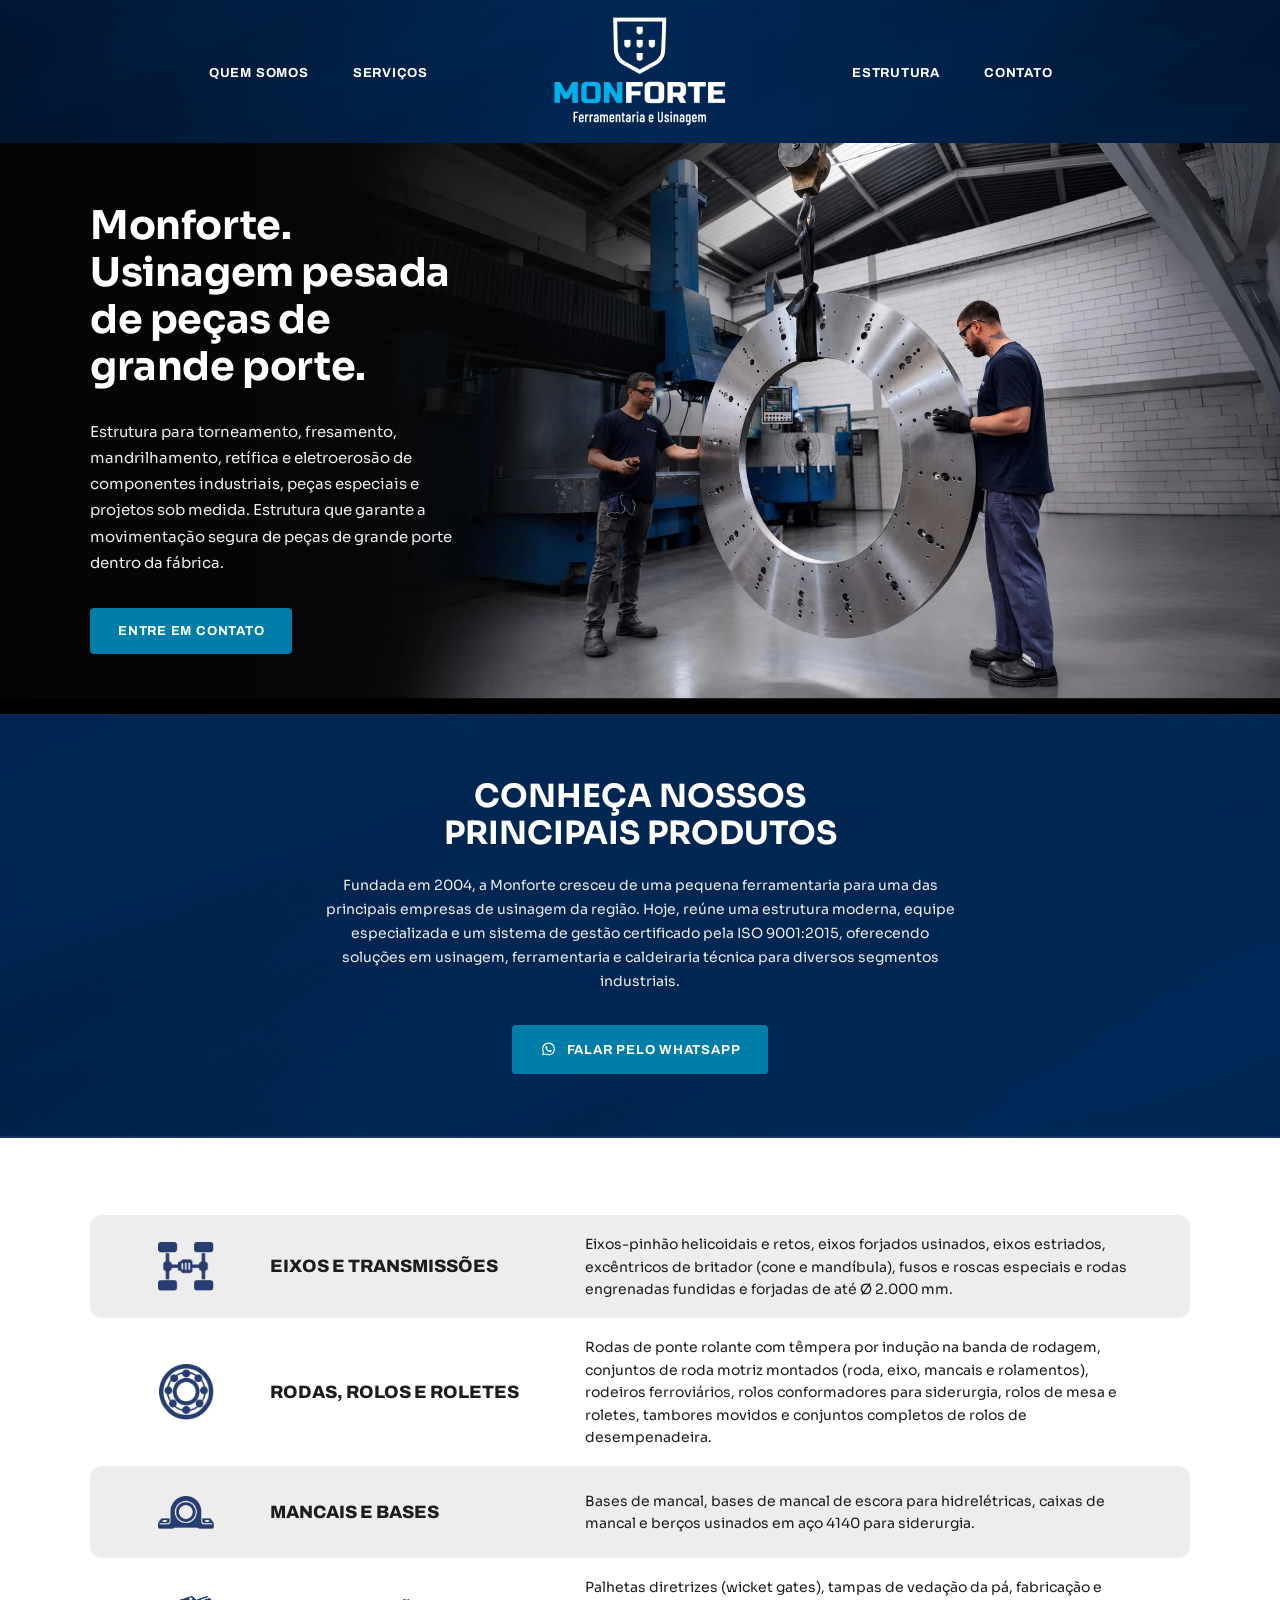
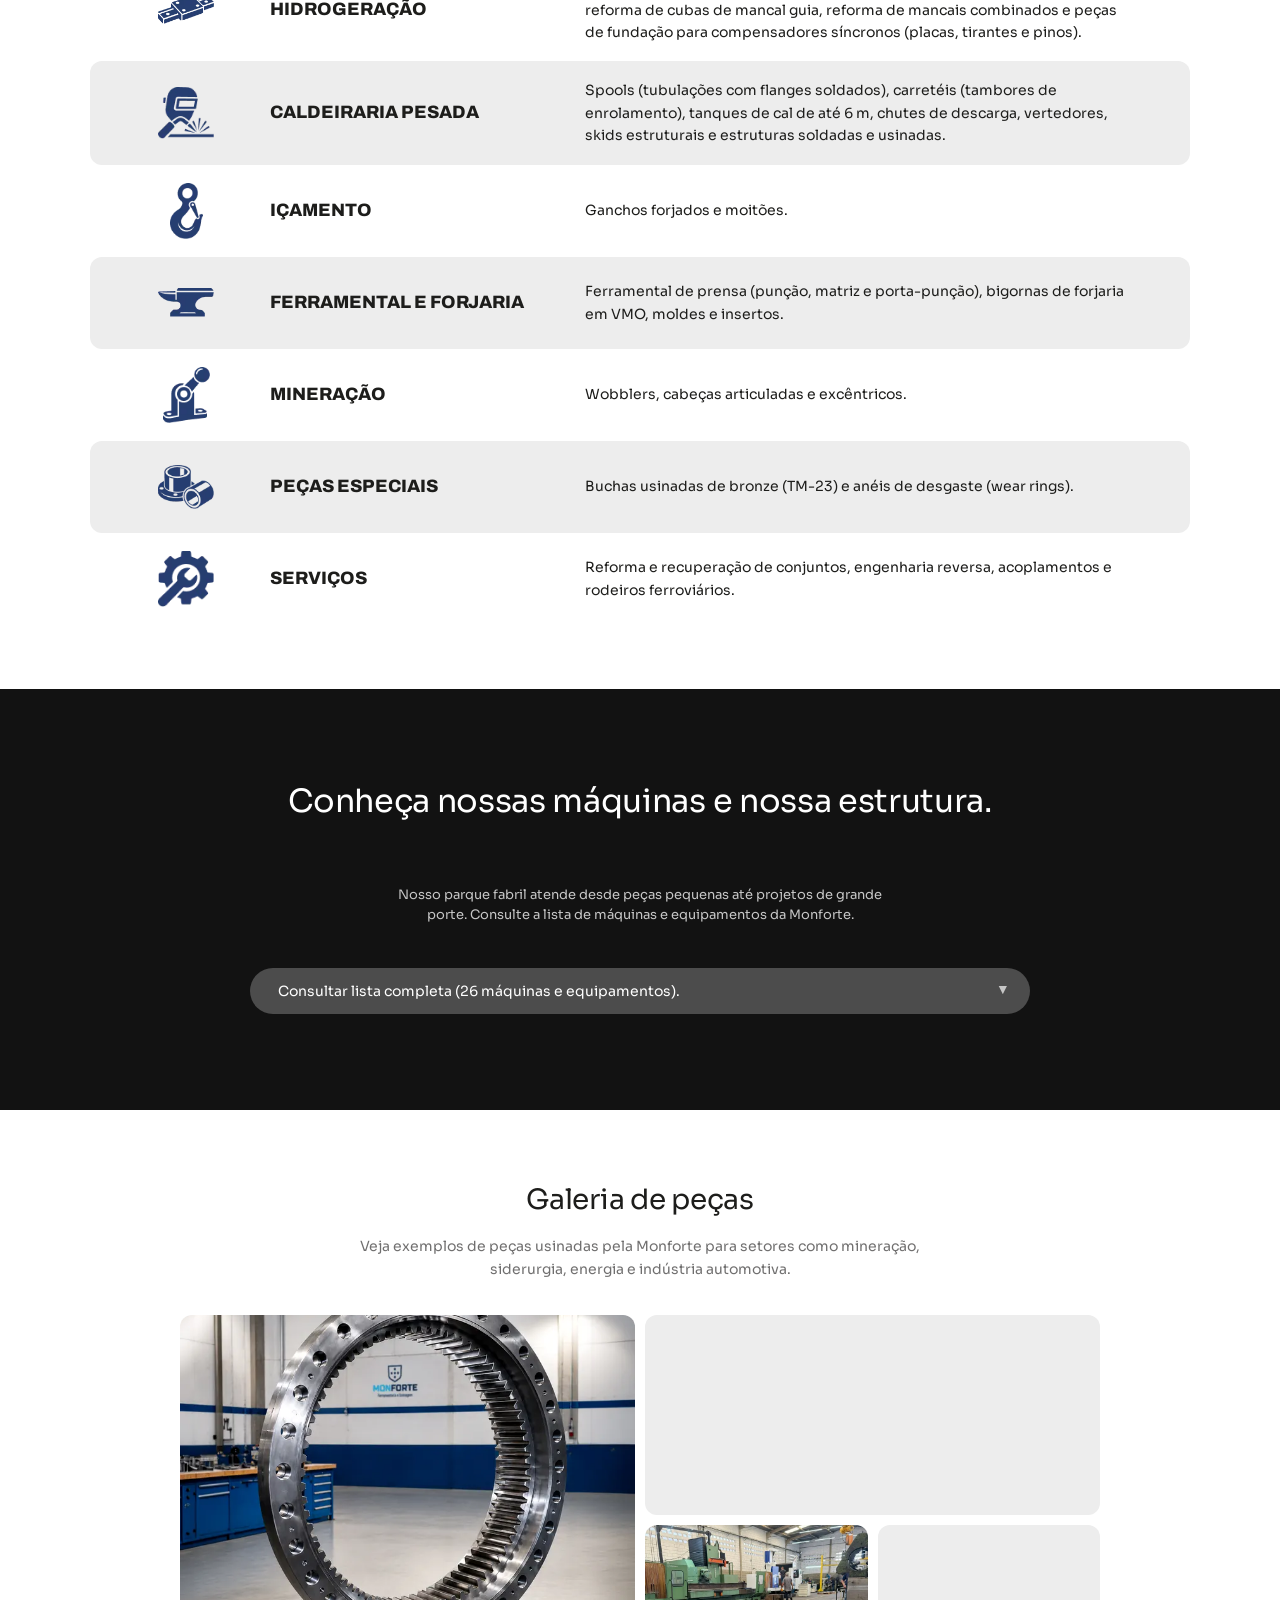
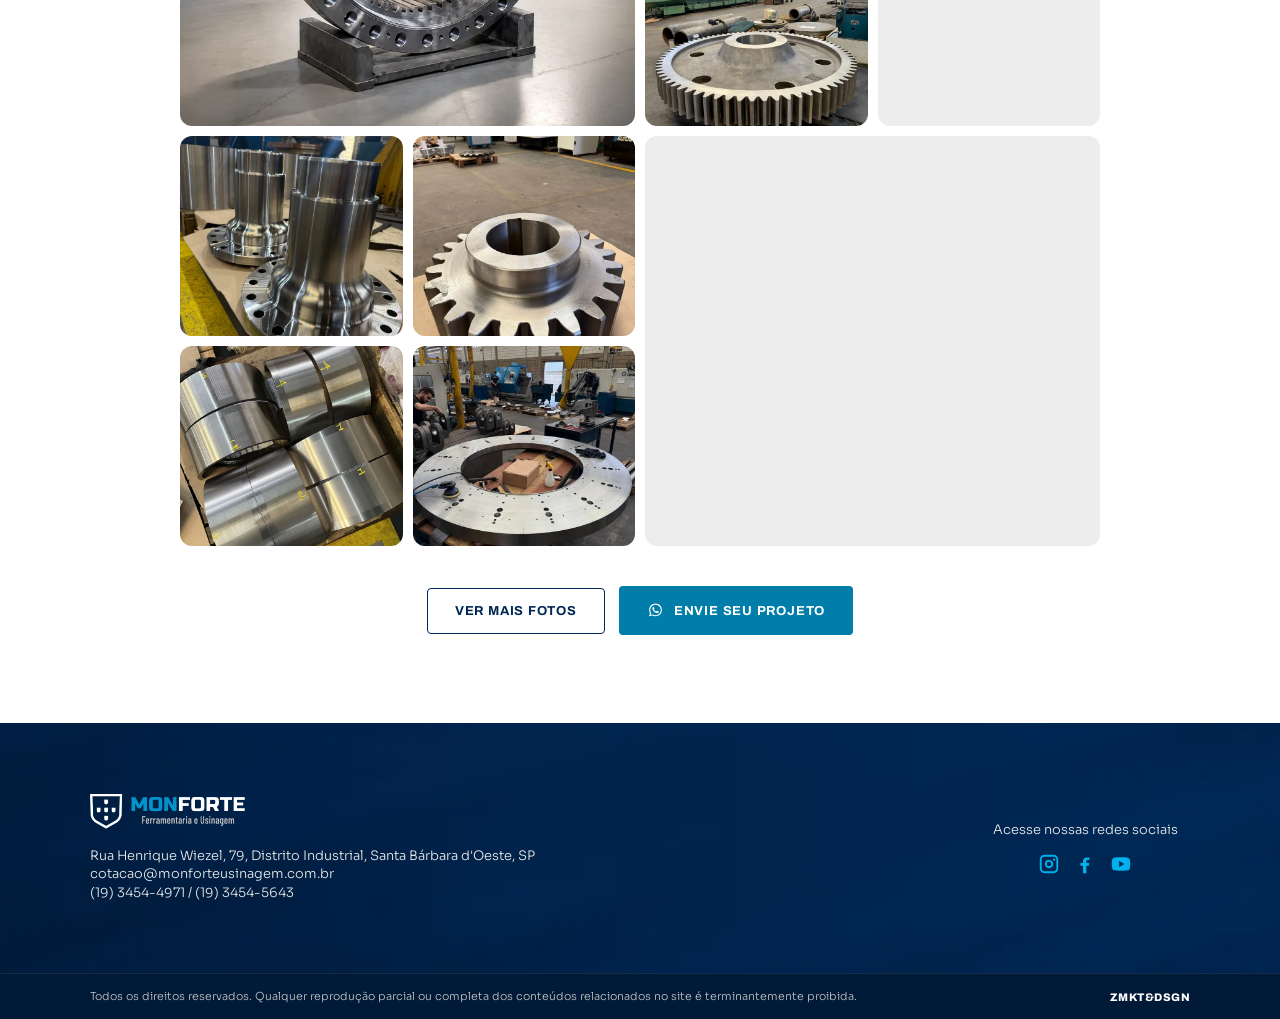
==== lp-servicos/index.html @ 296d66f1 "Adiciona landing page de serviços da Monforte" ====
<!DOCTYPE html>
<html lang="pt-BR">
<head>
  <meta charset="UTF-8">
  <meta name="viewport" content="width=device-width, initial-scale=1.0">
  <title>Serviços e produtos industriais | Monforte</title>
  <meta name="description" content="Conheça os produtos e serviços da Monforte em usinagem pesada, ferramentaria e caldeiraria para projetos industriais.">
  <meta name="theme-color" content="#002856">
  <link rel="icon" href="../assets/img/icone.png">
  <!-- Fonts -->
  <link rel="preconnect" href="https://fonts.googleapis.com">
  <link rel="preconnect" href="https://fonts.gstatic.com" crossorigin>
  <link
    href="https://fonts.googleapis.com/css2?family=Archivo:wght@400;500;600;700;800&family=Public+Sans:wght@400;500;600;700&family=Montserrat:wght@400;500;600;700&family=Sora:wght@300;400;500;600;700&display=swap"
    rel="stylesheet">
  <link rel="stylesheet" href="../assets/css/style.css?id=1.0.7">
  <link rel="stylesheet" href="servicos.css">
</head>
<body class="services-page">
  <header class="site-header" id="siteHeader">
    <div class="header-inner">

      <button class="nav-toggle" id="navToggle" aria-label="Abrir menu" aria-expanded="false" aria-controls="mainNav">
        <span></span>
        <span></span>
        <span></span>
      </button>

      <a href="#hero" class="logo">
        <img src="../assets/img/logo.webp" alt="Logotipo da Monforte Ferramentaria e Usinagem">
      </a>

      <nav class="main-nav" id="mainNav">
        <ul class="nav-list nav-list--left header-reveal" style="--reveal-delay:.5s">
          <li><a href="#quem-somos">Quem Somos</a></li>
          <li><a href="#servicos">Serviços</a></li>
        </ul>

        <ul class="nav-list nav-list--right header-reveal" style="--reveal-delay:.5s">
          <li><a href="#maquinas">Estrutura</a></li>
          <li><a href="#contato">Contato</a></li>
        </ul>
      </nav>

    </div>
  </header>

  <main id="main-content">
    <section class="hero" id="hero">
      <div class="hero-media">
        <img src="assets/img/abertura.webp" alt="Equipe da Monforte movimentando uma peça usinada de grande porte"
          class="hero-img" width="2560" height="1100" fetchpriority="high">
        <div class="hero-overlay"></div>
      </div>

      <div class="hero-content">
        <div class="container">
          <div class="hero-text">
            <h1 class="hero-title">
              <span class="line"><span>Monforte.</span></span>
              <span class="line"><span>Usinagem pesada</span></span>
              <span class="line"><span>de peças de</span></span>
              <span class="line"><span>grande porte.</span></span>
            </h1>
            <p class="hero-desc reveal">
              Estrutura para torneamento, fresamento, mandrilhamento, retífica e eletroerosão de componentes
              industriais, peças especiais e projetos sob medida. Estrutura que garante a movimentação segura de peças
              de grande porte dentro da fábrica.
            </p>
            <a href="https://wa.me/5519996552577?text=Ol%C3%A1!%20Acessei%20a%20p%C3%A1gina%20de%20servi%C3%A7os%20da%20Monforte%20e%20gostaria%20de%20solicitar%20um%20or%C3%A7amento."
              target="_blank" rel="noopener" class="btn btn-primary reveal">Entre em contato</a>
          </div>
        </div>
      </div>
    </section>

    <section class="products" aria-labelledby="products-title">
      <div class="products-intro" id="quem-somos">
        <div class="container">
          <h2 id="products-title">Conheça nossos<br> principais produtos</h2>
          <p>Fundada em 2004, a Monforte cresceu de uma pequena ferramentaria para uma das principais empresas de usinagem da região. Hoje, reúne uma estrutura moderna, equipe especializada e um sistema de gestão certificado pela ISO 9001:2015, oferecendo soluções em usinagem, ferramentaria e caldeiraria técnica para diversos segmentos industriais.</p>
          <a href="https://wa.me/5519996552577?text=Ol%C3%A1!%20Acessei%20a%20p%C3%A1gina%20de%20servi%C3%A7os%20da%20Monforte%20e%20gostaria%20de%20solicitar%20um%20or%C3%A7amento."
            target="_blank" rel="noopener" class="btn btn-whatsapp">
            <svg viewBox="0 0 32 32" fill="currentColor" aria-hidden="true">
              <path
                d="M16.02 3C9.4 3 4 8.36 4 14.98c0 2.1.56 4.15 1.62 5.96L3.9 27l6.2-1.63a12.9 12.9 0 0 0 5.92 1.44h.01c6.62 0 12.02-5.36 12.02-11.98C28.05 8.36 22.65 3 16.02 3Zm0 21.94h-.01a9.9 9.9 0 0 1-5.06-1.39l-.36-.21-3.68.97.98-3.6-.24-.37a9.9 9.9 0 0 1-1.53-5.36c0-5.47 4.45-9.92 9.9-9.92 2.65 0 5.13 1.03 7 2.9a9.83 9.83 0 0 1 2.9 6.99c0 5.47-4.46 9.99-9.9 9.99Zm5.44-7.43c-.3-.15-1.77-.87-2.04-.97-.27-.1-.47-.15-.67.15-.2.3-.77.97-.94 1.16-.17.2-.35.22-.65.07-.3-.15-1.24-.46-2.37-1.47a8.9 8.9 0 0 1-1.64-2.04c-.17-.3-.02-.46.13-.6.13-.13.3-.35.45-.52.15-.17.2-.3.3-.5.1-.2.05-.37-.02-.52-.08-.15-.67-1.63-.92-2.23-.24-.58-.49-.5-.67-.51h-.57c-.2 0-.52.07-.79.37s-1.04 1.02-1.04 2.5 1.07 2.9 1.22 3.1c.15.2 2.1 3.24 5.1 4.54.71.31 1.27.49 1.7.63.72.23 1.37.2 1.88.12.57-.09 1.77-.72 2.02-1.42.25-.7.25-1.3.17-1.43-.07-.12-.27-.2-.57-.35Z" />
            </svg>
            Falar pelo WhatsApp
          </a>
        </div>
      </div>
      <div class="container products-catalog" id="servicos">
        <ul class="catalog-list">
          <li class="catalog-row">
            <img src="assets/img/icone-eixos.webp" width="56" height="56" alt="" loading="lazy">
            <h3>Eixos e transmissões</h3>
            <p>Eixos-pinhão helicoidais e retos, eixos forjados usinados, eixos estriados, excêntricos de britador (cone e mandíbula), fusos e roscas especiais e rodas engrenadas fundidas e forjadas de até Ø 2.000 mm.</p>
          </li>
          <li class="catalog-row">
            <img src="assets/img/icone-rodas.webp" width="56" height="56" alt="" loading="lazy">
            <h3>Rodas, rolos e roletes</h3>
            <p>Rodas de ponte rolante com têmpera por indução na banda de rodagem, conjuntos de roda motriz montados (roda, eixo, mancais e rolamentos), rodeiros ferroviários, rolos conformadores para siderurgia, rolos de mesa e roletes, tambores movidos e conjuntos completos de rolos de desempenadeira.</p>
          </li>
          <li class="catalog-row">
            <img src="assets/img/icone-mancais.webp" width="56" height="56" alt="" loading="lazy">
            <h3>Mancais e bases</h3>
            <p>Bases de mancal, bases de mancal de escora para hidrelétricas, caixas de mancal e berços usinados em aço 4140 para siderurgia.</p>
          </li>
          <li class="catalog-row">
            <img src="assets/img/icone-hidrogeracao.webp" width="56" height="56" alt="" loading="lazy">
            <h3>Hidrogeração</h3>
            <p>Palhetas diretrizes (wicket gates), tampas de vedação da pá, fabricação e reforma de cubas de mancal guia, reforma de mancais combinados e peças de fundação para compensadores síncronos (placas, tirantes e pinos).</p>
          </li>
          <li class="catalog-row">
            <img src="assets/img/icone-caldeiraria.webp" width="56" height="56" alt="" loading="lazy">
            <h3>Caldeiraria pesada</h3>
            <p>Spools (tubulações com flanges soldados), carretéis (tambores de enrolamento), tanques de cal de até 6 m, chutes de descarga, vertedores, skids estruturais e estruturas soldadas e usinadas.</p>
          </li>
          <li class="catalog-row">
            <img src="assets/img/icone-icamento.webp" width="56" height="56" alt="" loading="lazy">
            <h3>Içamento</h3>
            <p>Ganchos forjados e moitões.</p>
          </li>
          <li class="catalog-row">
            <img src="assets/img/icone-ferramental.webp" width="56" height="56" alt="" loading="lazy">
            <h3>Ferramental e forjaria</h3>
            <p>Ferramental de prensa (punção, matriz e porta-punção), bigornas de forjaria em VMO, moldes e insertos.</p>
          </li>
          <li class="catalog-row">
            <img src="assets/img/icone-mineracao.webp" width="56" height="56" alt="" loading="lazy">
            <h3>Mineração</h3>
            <p>Wobblers, cabeças articuladas e excêntricos.</p>
          </li>
          <li class="catalog-row">
            <img src="assets/img/icone-peças.webp" width="56" height="56" alt="" loading="lazy">
            <h3>Peças especiais</h3>
            <p>Buchas usinadas de bronze (TM-23) e anéis de desgaste (wear rings).</p>
          </li>
          <li class="catalog-row">
            <img src="assets/img/icone-servicos.webp" width="56" height="56" alt="" loading="lazy">
            <h3>Serviços</h3>
            <p>Reforma e recuperação de conjuntos, engenharia reversa, acoplamentos e rodeiros ferroviários.</p>
          </li>
        </ul>
      </div>
    </section>

    <section class="machines" id="maquinas" aria-labelledby="machines-title">
      <div class="container">
        <div class="machines-inner reveal-onscroll" style="--delay:0s">
          <h2 class="section-title machines-title" id="machines-title">Conheça nossas máquinas e nossa estrutura.</h2>
          <p class="machines-intro">
            Nosso parque fabril atende desde peças pequenas até projetos de grande porte. Consulte a lista de máquinas e equipamentos da Monforte.
          </p>

          <div class="machines-list-wrap">
            <button class="machines-list-toggle" id="machinesListToggle" type="button" aria-expanded="false"
              aria-controls="machinesListPanel">
              <span>Consultar lista completa (26 máquinas e equipamentos).</span>
              <span class="machines-list-arrow" aria-hidden="true">&#9650;</span>
            </button>

            <div class="machines-list-panel" id="machinesListPanel" hidden>
              <div class="machines-table-scroll">
                <table class="machines-table">
                  <caption class="sr-only">Lista de máquinas e equipamentos da Monforte</caption>
                  <thead>
                    <tr>
                      <th scope="col">Máquina</th>
                      <th scope="col">Modelo</th>
                      <th scope="col">Curso</th>
                      <th scope="col">Qtd.</th>
                    </tr>
                  </thead>
                  <tbody>
                    <tr><td>Tridimensional</td><td>Mitutoyo Crista</td><td>X 1000 Y 500 Z 500</td><td>1</td></tr>
                    <tr><td>Torno CNC</td><td>Romi Centur 35</td><td>Ø 350 x 1500</td><td>1</td></tr>
                    <tr><td>Torno CNC</td><td>Index GU 1000</td><td>Ø 500 x 1000</td><td>1</td></tr>
                    <tr><td>Torno CNC</td><td>Romi G 550</td><td>Ø 700 x 1500</td><td>1</td></tr>
                    <tr><td>Torno CNC Multiplic</td><td>Romi Centur 35</td><td>Ø 350 x 1000</td><td>1</td></tr>
                    <tr><td>Torno CNC Centur 45</td><td>Romi</td><td>Ø 900 x 4000</td><td>1</td></tr>
                    <tr><td>Torno CNC vertical</td><td>Bullard 66&quot;</td><td>Ø 2000 x 1650</td><td>1</td></tr>
                    <tr><td>Torno vertical VCN 100</td><td>Romi</td><td>Ø 1400 x 800</td><td>1</td></tr>
                    <tr><td>Torno horizontal</td><td>Nardini LS</td><td>Ø 1000 x 5000</td><td>1</td></tr>
                    <tr><td>Torno convencional</td><td>SD 40B</td><td>Ø 800 x 2500</td><td>1</td></tr>
                    <tr><td>Torno convencional</td><td>SD 40B</td><td>Ø 800 x 1500</td><td>1</td></tr>
                    <tr><td>Centro de usinagem vertical</td><td>Romi D1000</td><td>X 1000 Y 500 Z 500</td><td>1</td></tr>
                    <tr><td>Centro de usinagem vertical</td><td>Romi 760 4 eixos</td><td>X 760 Y 400 Z 400 W 0,001</td><td>2</td></tr>
                    <tr><td>Centro de usinagem vertical</td><td>Romi D1250</td><td>X 1250 Y 700 Z 700</td><td>1</td></tr>
                    <tr><td>Fresadora CNC</td><td>Damu</td><td>X 5000 Y 2000 Z 1000</td><td>1</td></tr>
                    <tr><td>Centro de usinagem horizontal</td><td>Feeler H 400</td><td>X 800 Y 800 Z 800 W 0,001</td><td>1</td></tr>
                    <tr><td>Centro de usinagem vert./horiz.</td><td>Zayer 30kf3000</td><td>3000 x 1500 x 1500, cabeçote Huron 360° com mesa giratória</td><td>1</td></tr>
                    <tr><td>Centro de usinagem portal</td><td>Eurostec Neway CNC</td><td>X 2200 Y 1500 Z 800, BT50, 4° eixo + cabeçote angular 90°</td><td>1</td></tr>
                    <tr><td>Mandrilhadora</td><td>Wotan B 75</td><td>X 1500 Y 1000 Z 1000</td><td>1</td></tr>
                    <tr><td>Retífica plana</td><td>Blohm HFS 12</td><td>X 1400 Y 800 Z 500</td><td>1</td></tr>
                    <tr><td>Eletroerosão a fio</td><td>Electrocut Novick AR-60</td><td>X 600 Y 400 Z 400, 5° eixo</td><td>1</td></tr>
                    <tr><td>Eletroerosão a fio — 4 ton, 5 eixos</td><td>Eurostec</td><td>Ø 1200 x 1000 x 1000</td><td>1</td></tr>
                    <tr><td>Eletroerosão por penetração</td><td>Eurostec EDM 350 NC</td><td>X 400 Y 350 Z 350</td><td>1</td></tr>
                    <tr><td>Retífica cilíndrica</td><td>Toyoda</td><td>Ø 300 x 1300</td><td>1</td></tr>
                    <tr><td>Ponte rolante</td><td>Villares</td><td>10 toneladas</td><td>1</td></tr>
                  </tbody>
                </table>
              </div>
              <p class="machines-note">Consulte as principais capacidades do parque fabril. A viabilidade final é
                confirmada após a análise do desenho, material, dimensões e tolerâncias do projeto.</p>
              <a class="machines-whatsapp"
                href="https://wa.me/5519996552577?text=Ol%C3%A1!%20Preciso%20verificar%20se%20a%20Monforte%20atende%20a%20dimens%C3%A3o%20da%20minha%20pe%C3%A7a."
                target="_blank" rel="noopener">Abrir WhatsApp para análise técnica <span aria-hidden="true">→</span></a>
            </div>
          </div>
        </div>
      </div>
    </section>

    <section class="gallery" id="galeria" aria-labelledby="gallery-title">
      <div class="container">
        <div class="gallery-header reveal-onscroll" style="--delay:0s">
          <h2 class="section-title gallery-title" id="gallery-title">Galeria de peças</h2>
          <p class="gallery-intro">
            Veja exemplos de peças usinadas pela Monforte para setores como mineração, siderurgia, energia e indústria automotiva.
          </p>

          <div class="gallery-filters" hidden></div>
        </div>

        <div class="gallery-grid-wrap reveal-onscroll" style="--delay:.12s">
          <div class="gallery-grid" id="galleryGrid">
            <a class="gallery-item" href="../assets/img/galeria/pecas/web/17.webp" data-category="pecas">
              <img src="../assets/img/galeria/pecas/web/17-thumb.webp" width="720" height="993"
                alt="Anel de giro com dentado interno" loading="lazy" decoding="async">
            </a>
            <a class="gallery-item" href="../assets/img/galeria/pecas/web/11.webp" data-category="pecas">
              <img src="../assets/img/galeria/pecas/web/11-thumb.webp" width="720" height="960"
                alt="Coroa dentada de grande diâmetro" loading="lazy" decoding="async">
            </a>
            <a class="gallery-item" href="../assets/img/galeria/pecas/web/4.webp" data-category="pecas">
              <img src="../assets/img/galeria/pecas/web/4-thumb.webp" width="720" height="960"
                alt="Par de coroas dentadas usinadas sobre palete" loading="lazy" decoding="async">
            </a>
            <a class="gallery-item" href="../assets/img/galeria/pecas/web/3.webp" data-category="pecas">
              <img src="../assets/img/galeria/pecas/web/3-thumb.webp" width="960" height="720"
                alt="Eixo usinado montado em cubo flangeado amarelo" loading="lazy" decoding="async">
            </a>
            <a class="gallery-item" href="../assets/img/galeria/pecas/web/5.webp" data-category="pecas">
              <img src="../assets/img/galeria/pecas/web/5-thumb.webp" width="720" height="960"
                alt="Conjunto de rotores usinados" loading="lazy" decoding="async">
            </a>
            <a class="gallery-item" href="../assets/img/galeria/pecas/web/12.webp" data-category="pecas">
              <img src="../assets/img/galeria/pecas/web/12-thumb.webp" width="720" height="960"
                alt="Engrenagem usinada com rasgo de chaveta" loading="lazy" decoding="async">
            </a>
            <a class="gallery-item" href="../assets/img/galeria/pecas/web/13.webp" data-category="pecas">
              <img src="../assets/img/galeria/pecas/web/13-thumb.webp" width="720" height="960"
                alt="Cubos flangeados usinados" loading="lazy" decoding="async">
            </a>
            <a class="gallery-item" href="../assets/img/galeria/pecas/web/2.webp" data-category="pecas">
              <img src="../assets/img/galeria/pecas/web/2-thumb.webp" width="720" height="960"
                alt="Anel de grande diâmetro com furação usinada" loading="lazy" decoding="async">
            </a>
            <a class="gallery-item" href="../assets/img/galeria/pecas/web/15.webp" data-category="pecas">
              <img src="../assets/img/galeria/pecas/web/15-thumb.webp" width="720" height="960"
                alt="Buchas cilíndricas usinadas" loading="lazy" decoding="async">
            </a>
            <a class="gallery-item" href="../assets/img/galeria/pecas/web/1.webp" data-category="pecas">
              <img src="../assets/img/galeria/pecas/web/1-thumb.webp" width="720" height="960"
                alt="Roda de grande porte usinada, com cubo central, sobre palete" loading="lazy" decoding="async">
            </a>
            <a class="gallery-item" href="../assets/img/galeria/pecas/web/14.webp" data-category="pecas">
              <img src="../assets/img/galeria/pecas/web/14-thumb.webp" width="720" height="960"
                alt="Eixos escalonados usinados em caixa de transporte" loading="lazy" decoding="async">
            </a>
            <a class="gallery-item" href="../assets/img/galeria/pecas/web/9.webp" data-category="pecas">
              <img src="../assets/img/galeria/pecas/web/9-thumb.webp" width="720" height="960"
                alt="Roda usinada vista de cima" loading="lazy" decoding="async">
            </a>
            <a class="gallery-item" href="../assets/img/galeria/pecas/web/7.webp" data-category="pecas">
              <img src="../assets/img/galeria/pecas/web/7-thumb.webp" width="720" height="960"
                alt="Peça flangeada com tubo central, usinada" loading="lazy" decoding="async">
            </a>
            <a class="gallery-item" href="../assets/img/galeria/pecas/web/16.webp" data-category="pecas">
              <img src="../assets/img/galeria/pecas/web/16-thumb.webp" width="720" height="960"
                alt="Estrutura caldeirada com nervuras e furação" loading="lazy" decoding="async">
            </a>
            <a class="gallery-item" href="../assets/img/galeria/pecas/web/6.webp" data-category="pecas">
              <img src="../assets/img/galeria/pecas/web/6-thumb.webp" width="720" height="960"
                alt="Eixo de grande porte em usinagem no torno" loading="lazy" decoding="async">
            </a>
            <a class="gallery-item" href="../assets/img/galeria/pecas/web/8.webp" data-category="pecas">
              <img src="../assets/img/galeria/pecas/web/8-thumb.webp" width="720" height="960"
                alt="Eixos usinados com mancais acoplados" loading="lazy" decoding="async">
            </a>
            <a class="gallery-item" href="../assets/img/galeria/pecas/web/10.webp" data-category="pecas">
              <img src="../assets/img/galeria/pecas/web/10-thumb.webp" width="720" height="960"
                alt="Roda de grande porte com cubo, usinada" loading="lazy" decoding="async">
            </a>
          </div>
        </div>

        <div class="gallery-actions">
          <button class="btn gallery-more" id="galleryMore" type="button" hidden>Ver mais fotos</button>
          <a href="https://wa.me/5519996552577?text=Ol%C3%A1!%20Acessei%20a%20p%C3%A1gina%20de%20servi%C3%A7os%20da%20Monforte%20e%20gostaria%20de%20solicitar%20um%20or%C3%A7amento." target="_blank"
            rel="noopener" class="btn btn-whatsapp gallery-cta">
            <svg viewBox="0 0 32 32" fill="currentColor" aria-hidden="true">
              <path
                d="M16.02 3C9.4 3 4 8.36 4 14.98c0 2.1.56 4.15 1.62 5.96L3.9 27l6.2-1.63a12.9 12.9 0 0 0 5.92 1.44h.01c6.62 0 12.02-5.36 12.02-11.98C28.05 8.36 22.65 3 16.02 3Zm0 21.94h-.01a9.9 9.9 0 0 1-5.06-1.39l-.36-.21-3.68.97.98-3.6-.24-.37a9.9 9.9 0 0 1-1.53-5.36c0-5.47 4.45-9.92 9.9-9.92 2.65 0 5.13 1.03 7 2.9a9.83 9.83 0 0 1 2.9 6.99c0 5.47-4.46 9.99-9.9 9.99Zm5.44-7.43c-.3-.15-1.77-.87-2.04-.97-.27-.1-.47-.15-.67.15-.2.3-.77.97-.94 1.16-.17.2-.35.22-.65.07-.3-.15-1.24-.46-2.37-1.47a8.9 8.9 0 0 1-1.64-2.04c-.17-.3-.02-.46.13-.6.13-.13.3-.35.45-.52.15-.17.2-.3.3-.5.1-.2.05-.37-.02-.52-.08-.15-.67-1.63-.92-2.23-.24-.58-.49-.5-.67-.51h-.57c-.2 0-.52.07-.79.37s-1.04 1.02-1.04 2.5 1.07 2.9 1.22 3.1c.15.2 2.1 3.24 5.1 4.54.71.31 1.27.49 1.7.63.72.23 1.37.2 1.88.12.57-.09 1.77-.72 2.02-1.42.25-.7.25-1.3.17-1.43-.07-.12-.27-.2-.57-.35Z" />
            </svg>
            Envie seu projeto
          </a>
        </div>
      </div>

      <dialog class="lightbox" id="galleryLightbox" aria-label="Foto da galeria">
        <button class="lightbox-btn lightbox-close" type="button" aria-label="Fechar">
          <svg viewBox="0 0 24 24" aria-hidden="true"><path d="M18.3 5.71 12 12.01l-6.3-6.3-1.41 1.41 6.3 6.3-6.3 6.3 1.41 1.41 6.3-6.3 6.3 6.3 1.41-1.41-6.3-6.3 6.3-6.3z" /></svg>
        </button>
        <button class="lightbox-btn lightbox-prev" type="button" aria-label="Foto anterior">
          <svg viewBox="0 0 24 24" aria-hidden="true"><path d="M15.41 7.41 14 6l-6 6 6 6 1.41-1.41L10.83 12z" /></svg>
        </button>
        <button class="lightbox-btn lightbox-next" type="button" aria-label="Próxima foto">
          <svg viewBox="0 0 24 24" aria-hidden="true"><path d="M8.59 16.59 10 18l6-6-6-6-1.41 1.41L13.17 12z" /></svg>
        </button>
        <figure class="lightbox-figure">
          <img class="lightbox-img" alt="">
          <figcaption class="lightbox-caption">
            <span class="lightbox-category"></span>
            <span class="lightbox-counter"></span>
          </figcaption>
        </figure>
      </dialog>
    </section>
  </main>

  <footer class="site-footer" id="contato">
    <div class="container footer-inner">
      <div class="footer-info">
        <a href="#hero" aria-label="Voltar ao início">
          <img class="footer-logo" src="../assets/img/logo-rodape.webp"
            alt="Logotipo da Monforte Ferramentaria e Usinagem">
        </a>
        <address class="footer-address">
          Rua Henrique Wiezel, 79, Distrito Industrial, Santa Bárbara d'Oeste, SP<br>
          <a href="mailto:cotacao@monforteusinagem.com.br">cotacao@monforteusinagem.com.br</a><br>
          (19) 3454-4971 / (19) 3454-5643
        </address>
      </div>

      <div class="footer-social">
        <p class="footer-social-title">Acesse nossas redes sociais</p>
        <div class="footer-social-links">
          <a class="footer-social-link" href="https://www.instagram.com/monforteusinagem/" target="_blank"
            rel="noopener" aria-label="Instagram">
            <svg viewBox="0 0 24 24" aria-hidden="true">
              <path
                d="M7 2h10a5 5 0 0 1 5 5v10a5 5 0 0 1-5 5H7a5 5 0 0 1-5-5V7a5 5 0 0 1 5-5Zm0 2a3 3 0 0 0-3 3v10a3 3 0 0 0 3 3h10a3 3 0 0 0 3-3V7a3 3 0 0 0-3-3H7Zm5 3.5A4.5 4.5 0 1 1 7.5 12 4.5 4.5 0 0 1 12 7.5Zm0 2A2.5 2.5 0 1 0 14.5 12 2.5 2.5 0 0 0 12 9.5ZM17.5 6a1.25 1.25 0 1 1-1.25 1.25A1.25 1.25 0 0 1 17.5 6Z" />
            </svg>
          </a>
          <a class="footer-social-link" href="https://www.facebook.com/profile.php?id=100071519266023#" target="_blank"
            rel="noopener" aria-label="Facebook">
            <svg viewBox="0 0 24 24" aria-hidden="true">
              <path
                d="M13.5 22v-8h2.75l.42-3h-3.17V9.08c0-.87.24-1.46 1.5-1.46h1.8V4.94c-.31-.04-1.38-.14-2.62-.14-2.59 0-4.36 1.58-4.36 4.48V11H7.05v3h2.77v8h3.68Z" />
            </svg>
          </a>
          <a class="footer-social-link" href="https://www.youtube.com/channel/UC3kybAGIBA6DuUweKQzfFPw" target="_blank"
            rel="noopener" aria-label="YouTube">
            <svg viewBox="0 0 24 24" aria-hidden="true">
              <path
                d="M21.58 7.19a2.75 2.75 0 0 0-1.94-1.95C17.93 4.75 12 4.75 12 4.75s-5.93 0-7.64.49a2.75 2.75 0 0 0-1.94 1.95A28.4 28.4 0 0 0 1.93 12a28.4 28.4 0 0 0 .49 4.81 2.75 2.75 0 0 0 1.94 1.95c1.71.49 7.64.49 7.64.49s5.93 0 7.64-.49a2.75 2.75 0 0 0 1.94-1.95 28.4 28.4 0 0 0 .49-4.81 28.4 28.4 0 0 0-.49-4.81ZM10 15.25v-6.5L15.5 12 10 15.25Z" />
            </svg>
          </a>
        </div>
      </div>
    </div>

    <div class="footer-base">
      <div class="container footer-base-inner">
        <p>Todos os direitos reservados. Qualquer reprodução parcial ou completa dos conteúdos relacionados no site é
          terminantemente proibida.</p>
        <a href="https://agenciazmkt.com.br/" target="_blank" rel="noopener">ZMKT&amp;DSGN</a>
      </div>
    </div>
  </footer>
  <script src="../assets/js/main.js?id=1.0.5" defer></script>
</body>
</html>
---- assets/css/style.css ----
/* =========================================
       MONFORTE �?" Ferramentaria e Usinagem
       Design tokens
    ========================================= */
    :root {
      /* Cores */
      --color-blue-900: #002856;
      --color-blue-800: #0C4175;
      --color-blue-700: #0155AE;
      --color-blue-600: #006DB0;
      --color-blue-500: #0094CD;
      --color-blue-400: #00B1EB;

      --color-gray-700: #575756;
      --color-gray-600: #706F6F;
      --color-gray-500: #878787;
      --color-gray-400: #9D9D9C;
      --color-gray-300: #C6C6C6;
      --color-gray-100: #EDEDED;

      --color-black: #000000;
      --color-black-2: #0F0F0F;
      --color-black-3: #1D1D1B;
      --color-white: #FFFFFF;

      /* Fontes */
      --font-archivo: 'Archivo', sans-serif;       /* menus, botões */
      --font-public: 'Public Sans', sans-serif;    /* títulos de ícones */
      --font-montserrat: 'Montserrat', sans-serif; /* formulário */
      --font-sora: 'Sora', sans-serif;             /* títulos e textos gerais */

      /* Layout */
      --header-height: 180px;
      --header-height-mobile: 84px;
      --container-width: 1200px;
    }

    /* =========================================
       RESET
    ========================================= */
    *, *::before, *::after { box-sizing: border-box; }

    html { scroll-behavior: smooth; }

    body {
      margin: 0;
      font-family: var(--font-sora);
      color: var(--color-black-3);
      background: var(--color-white);
      -webkit-font-smoothing: antialiased;
      overflow-x: hidden;
    }

    img { max-width: 100%; display: block; }

    a { text-decoration: none; color: inherit; }

    ul { list-style: none; margin: 0; padding: 0; }

    h1, h2, h3, h4, p { margin: 0; }

    button { font-family: inherit; cursor: pointer; }

    .sr-only {
      position: absolute;
      width: 1px;
      height: 1px;
      padding: 0;
      margin: -1px;
      overflow: hidden;
      clip: rect(0, 0, 0, 0);
      white-space: nowrap;
      border: 0;
    }

    .container {
      width: 100%;
      max-width: var(--container-width);
      margin: 0 auto;
      padding: 0 40px;
    }

    /* Compensa o header fixo ao navegar via âncora (menu) para uma seção */
    #quem-somos,
    #servicos,
    #estrutura,
    #galeria,
    #maquinas,
    #clientes,
    #contato {
      scroll-margin-top: var(--header-height);
    }

    /* =========================================
       BOT�.ES
    ========================================= */
    .btn {
      display: inline-block;
      font-family: var(--font-archivo);
      font-weight: 700;
      font-size: 13px;
      letter-spacing: 0.06em;
      text-transform: uppercase;
      padding: 16px 28px;
      border-radius: 4px;
      border: none;
      transition: background-color .25s ease, transform .25s ease, box-shadow .25s ease;
    }

    .btn-primary {
      background-color: var(--color-blue-400);
      color: var(--color-white);
    }

    .btn-primary:hover {
      background-color: var(--color-blue-500);
      transform: translateY(-1px);
      box-shadow: 0 8px 20px rgba(0, 148, 205, 0.35);
    }

    /* =========================================
       ANIMA�?�.ES DE ENTRADA (reveal)
    ========================================= */
    @keyframes revealUp {
      from { opacity: 0; transform: translateY(26px); }
      to   { opacity: 1; transform: translateY(0); }
    }

    @keyframes revealDown {
      from { opacity: 0; transform: translateY(-14px); }
      to   { opacity: 1; transform: translateY(0); }
    }

    /* Cabeçalho: logo e menus descem suavemente e ganham opacidade */
    .header-reveal {
      opacity: 0;
      animation: revealDown .7s cubic-bezier(.22,.61,.36,1) forwards;
      animation-delay: var(--reveal-delay, 0s);
    }

    /* Linhas do título: cada uma revela a partir de baixo, em cascata */
    .hero-title .line {
      display: block;
      overflow: hidden;
    }

    .hero-title .line span {
      display: inline-block;
      opacity: 0;
      transform: translateY(100%);
      animation: revealUp .85s cubic-bezier(.22,.61,.36,1) forwards;
    }

    .hero-title .line:nth-child(1) span { animation-delay: .55s; }
    .hero-title .line:nth-child(2) span { animation-delay: .68s; }
    .hero-title .line:nth-child(3) span { animation-delay: .81s; }
    .hero-title .line:nth-child(4) span { animation-delay: .94s; }

    /* Parágrafo e botão do hero */
    .reveal {
      opacity: 0;
      animation: revealUp .8s cubic-bezier(.22,.61,.36,1) forwards;
    }

    .hero-desc.reveal { animation-delay: 1.1s; }
    .btn.reveal { animation-delay: 1.25s; }

    /* Respeita usuários que preferem menos movimento */
    @media (prefers-reduced-motion: reduce) {
      .header-reveal,
      .hero-title .line span,
      .reveal {
        animation: none !important;
        opacity: 1 !important;
        transform: none !important;
      }
    }

    /* =========================================
       HEADER
    ========================================= */
    .site-header {
      position: fixed;
      top: 0;
      left: 0;
      width: 100%;
      height: var(--header-height);
      z-index: 1000;
      background-color: var(--color-blue-900);
      background-image:
        linear-gradient(90deg, rgba(0,17,41,0.55) 0%, rgba(0,40,86,0.35) 50%, rgba(0,17,41,0.55) 100%),
        url('../img/fundo-menu.webp');
      background-size: cover;
      background-position: center;
      transition: height .3s ease;
      /* Camada própria nas transições da galeria (filtros e "Ver mais"),
         para as fotos animadas não passarem por cima do menu. */
      view-transition-name: site-header;
    }

    ::view-transition-group(site-header) { z-index: 1; }

    .header-inner {
      height: 100%;
      max-width: 1600px;
      margin: 0 auto;
      padding: 0 40px;
      display: flex;
      align-items: center;
      justify-content: center;
      position: relative;
    }

    /* Nav centralizado como um único bloco: itens colados ao logo,
       saindo do centro para fora (não distribuídos nas bordas). */
    .main-nav {
      display: flex;
      align-items: center;
      justify-content: center;
      width: 100%;
    }

    /* As duas listas têm a mesma largura, então o espaço do logo
       fica sempre no centro, mesmo com quantidades diferentes de itens. */
    .nav-list {
      flex: 1 1 0;
      display: flex;
      align-items: center;
      gap: 44px;
    }

    .nav-list--left { justify-content: flex-end; margin-right: 212px; }
    .nav-list--right { justify-content: flex-start; margin-left: 212px; }

    .nav-list a {
      font-family: var(--font-archivo);
      font-weight: 700;
      font-size: 13px;
      letter-spacing: 0.06em;
      text-transform: uppercase;
      color: var(--color-white);
      position: relative;
      padding-bottom: 4px;
      white-space: nowrap;
    }

    .nav-list a::after {
      content: '';
      position: absolute;
      left: 0;
      bottom: 0;
      width: 0;
      height: 2px;
      background-color: var(--color-blue-400);
      transition: width .25s ease;
    }

    .nav-list a:hover { color: var(--color-blue-400); }
    .nav-list a:hover::after { width: 100%; }

    .logo {
      position: absolute;
      top: 50%;
      left: 50%;
      z-index: 1050;
      flex-shrink: 0;
      display: flex;
      align-items: center;
      justify-content: center;
      transform: translate(-50%, -50%);
    }

    .logo img {
      height: 142px;
      width: auto;
    }

    .nav-toggle {
      display: none;
      flex-direction: column;
      justify-content: center;
      gap: 5px;
      width: 32px;
      height: 32px;
      background: transparent;
      border: none;
      padding: 0;
      z-index: 1100;
      position: absolute;
      left: 24px;
      top: 50%;
      transform: translateY(-50%);
    }

    .nav-toggle span {
      display: block;
      width: 100%;
      height: 2px;
      background-color: var(--color-white);
      transition: transform .3s ease, opacity .3s ease;
    }

    .nav-toggle.active span:nth-child(1) { transform: translateY(7px) rotate(45deg); }
    .nav-toggle.active span:nth-child(2) { opacity: 0; }
    .nav-toggle.active span:nth-child(3) { transform: translateY(-7px) rotate(-45deg); }

    /* =========================================
       HERO
    ========================================= */
    .hero {
      position: relative;
      width: 100%;
      min-height: 92vh;
      display: flex;
      align-items: center;
      overflow: hidden;
      background-color: var(--color-black);
    }

    .hero-media {
      position: absolute;
      inset: -8% 0;
      width: 100%;
      height: 116%;
      will-change: transform;
    }

    .hero-img {
      width: 100%;
      height: 100%;
      object-fit: cover;
      object-position: center center;
      animation: heroZoom 9s cubic-bezier(.19,.68,.34,1) forwards;
    }

    /* Zoom lento e sutil na imagem ao carregar a página (efeito cinematográfico) */
    @keyframes heroZoom {
      from { transform: scale(1.13); }
      to   { transform: scale(1.06); }
    }

    @media (prefers-reduced-motion: reduce) {
      .hero-img { animation: none; transform: scale(1); }
    }

    /* foto_destaque.webp já vem com o gradiente escuro aplicado à esquerda;
       este overlay só reforça levemente a legibilidade do texto. */
    .hero-overlay {
      position: absolute;
      inset: 0;
      background: linear-gradient(
        90deg,
        rgba(0,0,0,0.35) 0%,
        rgba(0,0,0,0.15) 30%,
        rgba(0,0,0,0) 55%
      );
    }

    .hero-content {
      position: relative;
      z-index: 2;
      width: 100%;
      padding-top: var(--header-height);
    }

    .hero-text {
      max-width: 620px;
      padding: 60px 0;
    }

    .hero-title {
      font-family: var(--font-sora);
      font-weight: 400;
      font-size: 48px;
      line-height: 1.18;
      color: var(--color-white);
      letter-spacing: -0.01em;
    }

    .hero-desc {
      font-family: var(--font-sora);
      font-weight: 300;
      font-size: 15px;
      line-height: 1.75;
      color: var(--color-gray-300);
      max-width: 400px;
      margin-top: 28px;
    }

    .hero-text .btn {
      margin-top: 32px;
    }

    /* =========================================
       RESPONSIVE
    ========================================= */
    @media (max-width: 1279px) {
      .nav-list { gap: 28px; }
      .nav-list--left { margin-right: 150px; }
      .nav-list--right { margin-left: 150px; }
    }

    @media (max-width: 1100px) {
      .nav-list { gap: 26px; }
      .nav-list--left { margin-right: 130px; }
      .nav-list--right { margin-left: 130px; }
      .header-inner { padding: 0 24px; }
      .logo img { height: 116px; }
      .hero-title { font-size: 40px; }
    }

    /* =========================================
       RODAP�? �?" Informações e redes sociais
    ========================================= */
    .site-footer {
      background-color: var(--color-blue-900);
      background-image:
        linear-gradient(90deg, rgba(0,17,41,0.28), rgba(0,40,86,0.12)),
        url('../img/fundo-rodape.webp');
      background-size: cover;
      background-position: center;
      color: var(--color-white);
    }

    .footer-inner {
      display: flex;
      align-items: center;
      justify-content: space-between;
      gap: 64px;
      min-height: 250px;
      padding-top: 34px;
      padding-bottom: 34px;
    }

    .footer-info {
      display: flex;
      flex-direction: column;
      align-items: flex-start;
    }

    .footer-logo {
      width: 155px;
      height: auto;
      margin-bottom: 18px;
    }

    .footer-address {
      color: var(--color-gray-100);
      font-family: var(--font-sora);
      font-size: 13px;
      font-weight: 300;
      font-style: normal;
      line-height: 1.45;
    }

    .footer-social {
      display: flex;
      flex-direction: column;
      align-items: center;
      gap: 14px;
      min-width: 210px;
    }

    .footer-social-title {
      color: var(--color-gray-100);
      font-family: var(--font-sora);
      font-size: 13px;
      font-weight: 300;
    }

    .footer-social-links {
      display: flex;
      align-items: center;
      gap: 12px;
    }

    .footer-social-link {
      display: inline-flex;
      align-items: center;
      justify-content: center;
      width: 24px;
      height: 24px;
      color: var(--color-blue-400);
      transition: color .25s ease, transform .25s ease;
    }

    .footer-social-link:hover {
      color: var(--color-white);
      transform: translateY(-2px);
    }

    .footer-social-link svg {
      width: 22px;
      height: 22px;
      fill: currentColor;
    }

    /* Assinatura: direitos reservados e crédito da agência */
    .footer-base {
      padding: 14px 0;
      border-top: 1px solid rgba(255, 255, 255, 0.08);
      background-color: #001a38;
    }

    .footer-base-inner {
      display: flex;
      align-items: center;
      justify-content: space-between;
      gap: 32px;
    }

    .footer-base p {
      color: var(--color-gray-300);
      font-family: var(--font-sora);
      font-size: 11px;
      font-weight: 300;
      line-height: 1.5;
    }

    .footer-base a {
      flex-shrink: 0;
      color: var(--color-white);
      font-family: var(--font-archivo);
      font-size: 11px;
      font-weight: 800;
      letter-spacing: .04em;
      transition: color .25s ease;
    }

    .footer-base a:hover { color: var(--color-blue-400); }

    @media (max-width: 700px) {
      .footer-inner {
        flex-direction: column;
        justify-content: center;
        gap: 36px;
        padding-top: 48px;
        padding-bottom: 48px;
        text-align: center;
      }

      .footer-info { align-items: center; }
      .footer-address { font-size: 12px; }

      .footer-base { padding: 18px 0; }

      .footer-base-inner {
        flex-direction: column;
        justify-content: center;
        gap: 10px;
        text-align: center;
      }
    }

    /* =========================================
       CLIENTES �?" Empresas atendidas
    ========================================= */
    .clients {
      background-color: var(--color-white);
      padding: 86px 0 96px;
    }

    .clients-inner {
      max-width: 900px;
      margin: 0 auto;
      text-align: center;
    }

    .clients-title {
      margin-bottom: 18px;
      font-size: 26px;
    }

    .clients-intro {
      max-width: 510px;
      margin: 0 auto;
      color: var(--color-gray-600);
      font-family: var(--font-sora);
      font-size: 12px;
      font-weight: 300;
      line-height: 1.65;
    }

    .clients-grid {
      display: grid;
      grid-template-columns: repeat(4, 1fr);
      align-items: center;
      gap: 34px 42px;
      max-width: 820px;
      margin: 50px auto 0;
    }

    .client-logo {
      display: flex;
      align-items: center;
      justify-content: center;
      min-height: 58px;
    }

    .client-logo img {
      width: auto;
      max-width: 100%;
      max-height: 52px;
      object-fit: contain;
      filter: grayscale(1);
      opacity: .58;
    }

    @media (max-width: 991px) {
      .clients { padding: 72px 0 78px; }
      .clients-grid { gap: 28px 24px; margin-top: 40px; }
    }

    @media (max-width: 560px) {
      .clients { padding: 62px 0 68px; }
      .clients-title { font-size: 22px; }
      .clients-grid { grid-template-columns: repeat(2, 1fr); gap: 28px 18px; margin-top: 34px; }
      .client-logo { min-height: 48px; }
      .client-logo img { max-height: 42px; }
    }

    /* =========================================
       MÁQUINAS — Portfólio de equipamentos
    ========================================= */
    .machines {
      background-color: var(--color-gray-100);
      padding: 92px 0 96px;
    }

    .machines-inner {
      max-width: 780px;
      margin: 0 auto;
      text-align: center;
    }

    .machines-title {
      margin-bottom: 22px;
      font-size: 28px;
    }

    .machines-intro {
      max-width: 510px;
      margin: 0 auto;
      color: var(--color-gray-600);
      font-family: var(--font-sora);
      font-size: 13px;
      font-weight: 300;
      line-height: 1.6;
    }

    .machines-list-wrap {
      position: relative;
      margin-top: 42px;
    }

    .machines-list-toggle {
      position: relative;
      width: 100%;
      min-height: 46px;
      padding: 0 48px 0 28px;
      border: 0;
      border-radius: 24px;
      outline: none;
      background-color: var(--color-white);
      color: var(--color-gray-500);
      font-family: var(--font-sora);
      font-size: 14px;
      font-weight: 300;
      text-align: left;
      cursor: pointer;
      transition: background-color .25s ease, box-shadow .25s ease, border-radius .25s ease;
    }

    .machines-list-toggle:hover {
      background-color: #f5f8fb;
    }

    .machines-list-toggle:focus-visible {
      box-shadow: 0 0 0 3px rgba(0, 148, 205, 0.3);
    }

    .machines-list-toggle[aria-expanded="true"] {
      border-radius: 8px 8px 0 0;
      box-shadow: none;
    }

    .machines-list-arrow {
      position: absolute;
      top: 50%;
      right: 20px;
      color: var(--color-gray-500);
      font-size: 14px;
      transition: transform .25s ease;
      transform: translateY(-50%) rotate(180deg);
    }

    .machines-list-toggle[aria-expanded="true"] .machines-list-arrow {
      transform: translateY(-50%) rotate(0deg);
    }

    .machines-list-panel {
      overflow: hidden;
      padding: 0 0 22px;
      border: 1px solid #d9e3eb;
      border-top: 0;
      border-radius: 0 0 8px 8px;
      background-color: var(--color-white);
      text-align: left;
      box-shadow: 0 14px 30px rgba(0, 40, 86, 0.1);
    }

    .machines-table-scroll {
      overflow-x: auto;
    }

    .machines-table {
      width: 100%;
      min-width: 650px;
      border-collapse: collapse;
      color: var(--color-gray-700);
      font-family: var(--font-public);
      font-size: 11px;
    }

    .machines-table th {
      padding: 12px 14px;
      background-color: var(--color-blue-900);
      color: var(--color-white);
      font-family: var(--font-archivo);
      font-size: 10px;
      font-weight: 700;
      letter-spacing: .06em;
      text-align: left;
      text-transform: uppercase;
    }

    .machines-table th:last-child,
    .machines-table td:last-child {
      width: 42px;
      text-align: center;
    }

    .machines-table td {
      padding: 10px 14px;
      border-bottom: 1px solid #e5ebf0;
      line-height: 1.45;
      vertical-align: top;
    }

    .machines-table tbody tr:nth-child(odd) {
      background-color: #f7fafc;
    }

    .machines-table tbody tr:hover {
      background-color: #eaf7fb;
    }

    .machines-table td:first-child {
      color: var(--color-blue-800);
      font-weight: 600;
    }

    .machines-table td:last-child {
      color: var(--color-blue-500);
      font-family: var(--font-archivo);
      font-weight: 700;
    }

    .machines-note {
      margin: 18px 20px 0;
      padding-top: 16px;
      border-top: 1px solid #e5ebf0;
      color: var(--color-gray-600);
      font-family: var(--font-sora);
      font-size: 10px;
      line-height: 1.5;
    }

    .machines-whatsapp {
      display: inline-flex;
      align-items: center;
      gap: 6px;
      margin: 8px 20px 0;
      color: var(--color-blue-400);
      font-family: var(--font-archivo);
      font-size: 11px;
      font-weight: 700;
      letter-spacing: .04em;
      text-decoration: none;
      text-transform: uppercase;
    }

    .machines-whatsapp:hover {
      color: var(--color-blue-500);
      text-decoration: underline;
    }

    @media (max-width: 991px) {
      .machines { padding: 72px 0 76px; }
      .machines-title { font-size: 25px; }
    }

    @media (max-width: 560px) {
      .machines { padding: 62px 0 66px; }
      .machines-title { font-size: 22px; }
      .machines-intro { font-size: 12px; }
      .machines-list-wrap { margin-top: 32px; }
      .machines-list-toggle { padding-left: 20px; font-size: 12px; }
      .machines-list-arrow { right: 16px; }
    }

    @media (max-width: 991px) {
      :root {
        --header-height: var(--header-height-mobile);
      }

      .nav-toggle { display: flex; }

      .header-inner { justify-content: center; }

      .main-nav {
        position: fixed;
        top: 0;
        right: -100%;
        width: min(320px, 82%);
        height: 100vh;
        background-color: var(--color-blue-900);
        flex-direction: column;
        justify-content: flex-start;
        align-items: flex-start;
        padding: 100px 40px 40px;
        transition: right .35s ease;
        box-shadow: -10px 0 30px rgba(0,0,0,0.3);
      }

      .main-nav.open { right: 0; }

      .nav-list,
      .nav-list--left,
      .nav-list--right {
        flex: none;
        flex-direction: column;
        align-items: flex-start;
        justify-content: flex-start;
        gap: 24px;
        width: 100%;
        margin: 0 !important;
      }

      .nav-list--left { margin-bottom: 24px !important; }

      .logo {
        padding: 0;
      }

      .logo img { height: 64px; }

      .hero { min-height: 100vh; }
      .hero-img { object-position: 80% center; }
      .hero-overlay {
        background: linear-gradient(
          180deg,
          rgba(0,0,0,0.5) 0%,
          rgba(0,0,0,0.75) 55%,
          rgba(0,0,0,0.95) 100%
        );
      }

      .hero-content { padding-top: var(--header-height-mobile); }
      .hero-text { padding: 40px 0 60px; max-width: 100%; }
      .hero-title { font-size: 32px; }
      .container { padding-right: 24px; padding-left: 24px; }
    }

    @media (max-width: 480px) {
      .hero-title { font-size: 28px; }
      .hero-desc { font-size: 14px; }
      .btn { padding: 14px 22px; font-size: 12px; }
    }

    /* =========================================

    /* =========================================
       CONTATO �?" Formulário de orçamento
    ========================================= */
    .contact {
      display: grid;
      grid-template-columns: 1fr 1fr;
      min-height: 520px;
      background-color: var(--color-black-2);
    }

    .contact-image {
      min-height: 520px;
      background-image: url('../img/foto-contato.webp');
      background-size: cover;
      background-position: center;
    }

    .contact-form-panel {
      display: flex;
      align-items: center;
      padding: 72px clamp(40px, 8vw, 120px);
      background-color: var(--color-black-2);
    }

    .contact-form-inner {
      width: 100%;
      max-width: 520px;
    }

    .contact-title {
      margin-bottom: 42px;
      color: var(--color-white);
      font-family: var(--font-sora);
      font-size: 28px;
      font-weight: 400;
      line-height: 1.2;
    }

    .contact-form {
      display: grid;
      grid-template-columns: 1fr 1fr;
      gap: 4px;
    }

    .contact-field {
      position: relative;
      display: flex;
      flex-direction: column;
      min-width: 0;
    }

    .contact-field--full { grid-column: 1 / -1; }

    .contact-field label {
      position: absolute;
      top: 0;
      left: 0;
      z-index: 1;
      width: 100%;
      pointer-events: none;
      padding: 7px 7px 4px;
      background-color: var(--color-gray-600);
      color: var(--color-white);
      font-family: var(--font-montserrat);
      font-size: 9px;
      font-weight: 700;
      letter-spacing: 0.08em;
      text-transform: uppercase;
    }

    .contact-field input,
    .contact-field textarea {
      width: 100%;
      border: 0;
      border-radius: 0;
      outline: none;
      background-color: var(--color-gray-600);
      color: var(--color-white);
      font-family: var(--font-montserrat);
      font-size: 13px;
      resize: vertical;
    }

    .contact-field input { height: 40px; padding: 21px 7px 4px; line-height: 1.2; }
    .contact-field textarea { min-height: 104px; padding: 22px 7px 8px; line-height: 1.4; }

    .contact-field input:focus,
    .contact-field textarea:focus {
      box-shadow: inset 0 0 0 2px var(--color-blue-400);
    }

    .contact-actions {
      display: flex;
      justify-content: flex-end;
      align-items: center;
      gap: 16px;
      grid-column: 1 / -1;
      margin-top: 2px;
    }

    .contact-submit {
      padding: 13px 28px;
      background-color: var(--color-blue-400);
      color: var(--color-white);
      font-family: var(--font-archivo);
      font-size: 11px;
      font-weight: 700;
      letter-spacing: 0.08em;
      text-transform: uppercase;
    }

    .contact-submit:hover {
      background-color: var(--color-blue-500);
      transform: translateY(-1px);
    }

    .contact-status {
      color: var(--color-blue-400);
      font-family: var(--font-montserrat);
      font-size: 11px;
    }

    @media (max-width: 991px) {
      .contact { grid-template-columns: 1fr; }
      .contact-image { min-height: min(560px, 70vw); }
      .contact-form-panel { padding: 64px 40px 72px; }
      .contact-form-inner { max-width: 620px; margin: 0 auto; }
    }

    @media (max-width: 560px) {
      .contact-image { min-height: 78vw; }
      .contact-form-panel { padding: 52px 24px 60px; }
      .contact-title { margin-bottom: 30px; font-size: 24px; }
      .contact-form { grid-template-columns: 1fr; }
      .contact-field--full { grid-column: auto; }
      .contact-actions { grid-column: auto; }
     }

     /* =========================================
       SOBRE / VÍDEO INSTITUCIONAL
     ========================================= */
    .about-video {
      position: relative;
      background-color: var(--color-blue-900);
      background-image:
        linear-gradient(120deg, rgba(0,17,41,0.25) 0%, rgba(0,40,86,0.1) 60%),
        url('../img/fundo_video.webp');
      background-size: cover;
      background-position: center;
      padding: 110px 0;
      overflow: hidden;
    }

    .about-video-inner {
      display: flex;
      align-items: center;
      justify-content: center;
      gap: 90px;
    }

    /* --- Vídeo / thumbnail --- */
    .video-box {
      flex-shrink: 0;
      width: 340px;
    }

    .video-thumb {
      position: relative;
      width: 100%;
      aspect-ratio: 9 / 16;
      background:
        radial-gradient(120% 100% at 30% 20%, rgba(0,148,205,0.12) 0%, rgba(0,148,205,0) 55%),
        linear-gradient(160deg, #0C4175 0%, #051B3A 100%);
      border-radius: 4px;
      overflow: hidden;
      box-shadow: 0 30px 60px rgba(0,0,0,0.35);
    }

    .video-embed {
      width: 120%;
      height: 120%;
      display: block;
      border: 0;
      background: #000;
      margin-left: -10%;
      margin-top: -10%;
    }

    .play-btn {
      position: absolute;
      inset: 0;
      width: 100%;
      height: 100%;
      display: flex;
      align-items: center;
      justify-content: center;
      background: transparent;
      border: none;
      padding: 0;
    }

    .play-ring {
      position: absolute;
      width: 90px;
      height: 90px;
      border-radius: 50%;
      background: rgba(255,255,255,0.14);
      animation: playPulse 2.6s ease-out infinite;
    }

    .play-ring--delay { animation-delay: 1.3s; }

    @keyframes playPulse {
      0%   { transform: scale(0.55); opacity: .7; }
      70%  { opacity: 0; }
      100% { transform: scale(1.15); opacity: 0; }
    }

    .play-icon {
      position: relative;
      width: 34px;
      height: auto;
      filter: drop-shadow(0 4px 10px rgba(0,0,0,0.35));
      transition: transform .3s ease;
    }

    .play-btn:hover .play-icon { transform: scale(1.15); }
    .play-btn:focus-visible { outline: 2px solid var(--color-blue-400); outline-offset: 6px; }

    /* --- Texto --- */
    .about-text { max-width: 560px; }

    .about-text h2 {
      font-family: var(--font-sora);
      font-weight: 400;
      font-size: 34px;
      line-height: 1.25;
      color: var(--color-white);
      letter-spacing: -0.01em;
    }

    .about-text p {
      font-family: var(--font-sora);
      font-weight: 300;
      font-size: 14.5px;
      line-height: 1.8;
      color: var(--color-gray-300);
      margin-top: 26px;
      max-width: 480px;
    }

    .btn-whatsapp {
      display: inline-flex;
      align-items: center;
      gap: 10px;
      margin-top: 32px;
      background-color: var(--color-blue-400);
      color: var(--color-white);
    }

    .btn-whatsapp:hover {
      background-color: var(--color-blue-500);
      transform: translateY(-1px);
      box-shadow: 0 8px 20px rgba(0, 148, 205, 0.35);
    }

    .btn-whatsapp svg { width: 17px; height: 17px; flex-shrink: 0; }

    /* =========================================
       ANIMA�?�fO DE ENTRADA AO ROLAR (reveal on scroll)
       �?" reutilizável nas próximas seções do site
    ========================================= */
    .reveal-onscroll {
      opacity: 0;
      transform: translateY(32px);
      transition: opacity .9s cubic-bezier(.22,.61,.36,1), transform .9s cubic-bezier(.22,.61,.36,1);
      transition-delay: var(--delay, 0s);
    }

    .reveal-onscroll.is-visible {
      opacity: 1;
      transform: translateY(0);
    }

    @media (prefers-reduced-motion: reduce) {
      .reveal-onscroll { transition: none; opacity: 1; transform: none; }
    }

    @media (max-width: 991px) {
      .about-video {
        padding: 70px 0;
        background-color: var(--color-blue-900);
        background-image:
          linear-gradient(180deg, rgba(0,17,41,0.2), rgba(0,40,86,0.35)),
          url('../img/fundo_video.webp');
        background-size: cover;
        background-position: center;
      }

      .about-video-inner {
        flex-direction: column;
        gap: 48px;
        text-align: center;
      }

      .video-box { width: min(280px, 70vw); }

      .about-text { max-width: 100%; }
      .about-text p { margin-left: auto; margin-right: auto; }
      .about-text h2 { font-size: 28px; }
    }

    @media (max-width: 480px) {
      .about-text h2 { font-size: 24px; }
    }

    /* =========================================
       SERVIÇOS — O que nós fazemos
    ========================================= */
    .services {
      background-color: var(--color-white);
      padding: 110px 0;
    }

    .section-title {
      font-family: var(--font-sora);
      font-weight: 400;
      font-size: 32px;
      color: var(--color-black-3);
      text-align: center;
      letter-spacing: -0.01em;
      margin-bottom: 64px;
    }

    .services-grid {
      display: grid;
      grid-template-columns: repeat(4, 1fr);
      gap: 20px;
    }

    .service-card {
      border: 1px solid transparent;
      border-radius: 10px;
      padding: 16px;
      margin: -16px;
      transition: border-color .35s ease, box-shadow .35s ease, transform .35s ease;
    }

    .service-card:hover,
    .service-card:focus-within {
      border-color: var(--color-gray-300);
      box-shadow: 0 24px 48px rgba(0, 40, 86, 0.1);
      transform: translateY(-4px);
    }

    .service-img {
      border-radius: 6px;
      overflow: hidden;
      aspect-ratio: 235 / 172;
      background-color: var(--color-gray-100);
    }

    .service-img img {
      width: 100%;
      height: 100%;
      object-fit: cover;
      display: block;
      filter: grayscale(1) contrast(1.02);
      transform: scale(1.001); /* evita artefato de sub-pixel no filter */
      transition: filter .6s ease;
    }

    .service-card:hover .service-img img,
    .service-card:focus-within .service-img img {
      filter: grayscale(0);
    }

    .service-card h3 {
      font-family: var(--font-public);
      font-weight: 600;
      font-size: 19px;
      letter-spacing: 0.01em;
      color: var(--color-black-3);
      margin: 24px 0 16px;
    }

    .service-highlight {
      font-family: var(--font-sora);
      font-weight: 600;
      font-size: 14px;
      line-height: 1.65;
      color: var(--color-black-3);
      margin-bottom: 14px;
    }

    .service-desc {
      font-family: var(--font-sora);
      font-weight: 300;
      font-size: 13.5px;
      line-height: 1.8;
      color: var(--color-gray-600);
    }

    @media (max-width: 1100px) {
      .services-grid { gap: 16px; }
      .service-card h3 { font-size: 17px; }
    }

    @media (max-width: 900px) {
      .services-grid {
        grid-template-columns: repeat(2, 1fr);
        row-gap: 48px;
      }
    }

    @media (max-width: 991px) {
      .services { padding: 70px 0; }
      .section-title { font-size: 26px; margin-bottom: 44px; }
    }

    @media (max-width: 560px) {
      .services-grid { grid-template-columns: 1fr; row-gap: 40px; }
    }

    /* =========================================
       ESTRUTURA �?" Capacidade industrial
    ========================================= */
    .structure {
      position: relative;
      min-height: 420px;
      padding: 64px 0;
      background-color: var(--color-blue-900);
      background-image:
        linear-gradient(120deg, rgba(0,17,41,0.42) 0%, rgba(0,40,86,0.12) 68%),
        url('../img/fundo-capacidade.webp');
      background-size: cover;
      background-position: center;
      overflow: visible;
    }

    .structure-inner {
      position: relative;
      min-height: 292px;
      display: flex;
      align-items: center;
    }

    .structure-copy {
      position: relative;
      z-index: 2;
      width: min(390px, 42%);
      color: var(--color-white);
    }

    .structure-copy h2 {
      font-family: var(--font-sora);
      font-size: 30px;
      font-weight: 400;
      line-height: 1.28;
      letter-spacing: -0.01em;
    }

    .structure-copy > p {
      max-width: 350px;
      margin-top: 16px;
      color: var(--color-gray-300);
      font-family: var(--font-sora);
      font-size: 13px;
      font-weight: 300;
      line-height: 1.7;
    }

    .structure-stats {
      display: grid;
      gap: 0;
      margin-top: 28px;
    }

    .structure-stat {
      padding: 16px 24px 17px;
      border: 1px solid rgba(0,148,205,0.48);
      border-radius: 12px;
      background: rgba(0,40,86,0.24);
    }

    .structure-stat + .structure-stat { margin-top: 10px; }

    .structure-stat strong {
      display: block;
      color: var(--color-blue-400);
      font-family: var(--font-sora);
      font-size: 23px;
      font-weight: 400;
      line-height: 1.2;
    }

    .structure-stat span {
      display: block;
      margin-top: 10px;
      color: var(--color-gray-300);
      font-family: var(--font-sora);
      font-size: 12px;
      font-weight: 300;
      line-height: 1.45;
    }

    .structure-media {
      position: absolute;
      z-index: 3;
      top: -75px;
      right: 7%;
      width: min(390px, 34vw);
      height: calc(100% + 150px);
      overflow: hidden;
      box-shadow: 0 26px 55px rgba(0,0,0,0.3);
    }

    .structure-media img {
      width: 100%;
      height: 100%;
      object-fit: cover;
      object-position: center;
    }

    @media (max-width: 1100px) {
      .structure-media { right: 3%; width: min(460px, 47vw); }
      .structure-copy { width: min(360px, 44%); }
    }

    @media (max-width: 991px) {
      .structure {
        min-height: auto;
        padding: 70px 0 72px;
        overflow: visible;
      }

      .structure-inner {
        min-height: 0;
        display: block;
      }

      .structure-copy {
        width: 100%;
        max-width: 520px;
        margin: 0 auto;
        text-align: center;
      }

      .structure-copy > p { margin-left: auto; margin-right: auto; }

      .structure-media {
        position: relative;
        top: auto;
        right: auto;
        width: min(560px, 100%);
        height: auto;
        aspect-ratio: 590 / 716;
        margin: 56px auto 0;
      }

      .structure-media img {
        object-fit: contain;
        object-position: center;
      }
    }

    @media (max-width: 480px) {
      .structure-copy h2 { font-size: 25px; }
      .structure-stat { padding: 14px 18px 15px; text-align: left; }
      .structure-stat strong { font-size: 20px; }
      .structure { padding-bottom: 60px; }
      .structure-media { height: auto; margin-top: 44px; }
    }

    /* =========================================
       DIFERENCIAIS �?" Qualidade e capacidade
    ========================================= */
    .differentials {
      background-color: var(--color-gray-100);
      padding: 92px 0;
    }

    .differentials-title {
      margin-bottom: 40px;
      font-size: 27px;
    }

    .differentials-grid {
      display: grid;
      grid-template-columns: repeat(4, 1fr);
      max-width: 960px;
      margin: 0 auto;
    }

    .differential {
      min-height: 196px;
      padding: 0 28px;
      text-align: center;
    }

    .differential + .differential {
      border-left: 1px solid rgba(255,255,255,0.9);
    }

    .differential-icon {
      width: 56px;
      height: 56px;
      margin: 0 auto 18px;
      object-fit: contain;
    }

    .differential h3 {
      color: var(--color-gray-600);
      font-family: var(--font-public);
      font-size: 13px;
      font-weight: 400;
      letter-spacing: 0.04em;
      line-height: 1.35;
      text-transform: uppercase;
    }

    .differential p {
      max-width: 205px;
      margin: 12px auto 0;
      color: var(--color-black-3);
      font-family: var(--font-sora);
      font-size: 12px;
      font-weight: 400;
      line-height: 1.6;
    }

    @media (max-width: 991px) {
      .differentials { padding: 76px 0; }
      .differentials-grid { grid-template-columns: repeat(2, 1fr); row-gap: 36px; }
      .differential:nth-child(3) { border-left: 0; }
    }

    @media (max-width: 560px) {
      .differentials-title { font-size: 23px; margin-bottom: 34px; }
      .differentials { padding: 68px 0; }
      .differentials-grid { grid-template-columns: 1fr; row-gap: 30px; }
      .differential { min-height: 0; padding: 0 20px 30px; }
      .differential + .differential { border-left: 0; border-top: 1px solid rgba(255,255,255,0.9); padding-top: 30px; }
    }

    /* =========================================
       GALERIA — Fotos de peças e máquinas
    ========================================= */
    .gallery {
      background-color: var(--color-white);
      padding: 72px 0 88px;
      overflow: hidden;
    }

    .gallery-header {
      max-width: 560px;
      margin: 0 auto 34px;
      text-align: center;
    }

    .gallery-title {
      margin-bottom: 18px;
      font-size: 28px;
    }

    .gallery-intro {
      color: var(--color-gray-600);
      font-family: var(--font-sora);
      font-size: 12px;
      font-weight: 300;
      line-height: 1.65;
    }

    .gallery-filters {
      display: flex;
      flex-wrap: wrap;
      justify-content: center;
      gap: 8px;
      margin-top: 28px;
    }

    .gallery-filters[hidden] { display: none; }

    .gallery-filter {
      padding: 11px 22px;
      border: 1px solid var(--color-gray-300);
      border-radius: 999px;
      background-color: var(--color-white);
      color: var(--color-gray-700);
      font-family: var(--font-archivo);
      font-size: 12px;
      font-weight: 700;
      letter-spacing: .08em;
      text-transform: uppercase;
      transition: background-color .25s ease, border-color .25s ease, color .25s ease;
    }

    .gallery-filter:hover {
      border-color: var(--color-blue-400);
      color: var(--color-blue-500);
    }

    .gallery-filter[aria-pressed="true"] {
      border-color: var(--color-blue-900);
      background-color: var(--color-blue-900);
      color: var(--color-white);
    }

    .gallery-filter:focus-visible {
      outline: 3px solid rgba(0, 177, 235, 0.45);
      outline-offset: 2px;
    }

    /* Grade bento: a posição e o tamanho de cada foto são calculados em
       main.js; aqui ficam só o número de colunas e a altura das linhas. */
    .gallery-grid-wrap { container-type: inline-size; }

    .gallery-grid {
      --cols: 5;
      --gap: 10px;
      display: grid;
      grid-template-columns: repeat(var(--cols), minmax(0, 1fr));
      grid-auto-rows: 240px;
      grid-auto-rows: calc((100cqw - (var(--cols) - 1) * var(--gap)) / var(--cols) * .9);
      gap: var(--gap);
    }

    .gallery-item {
      position: relative;
      display: block;
      overflow: hidden;
      isolation: isolate;
      border-radius: 12px;
      background-color: var(--color-gray-100);
    }

    .gallery-item[hidden] { display: none; }

    .gallery-item img {
      width: 100%;
      height: 100%;
      object-fit: cover;
      transition: transform .8s cubic-bezier(.2,.7,.2,1);
    }

    .gallery-item::before,
    .gallery-item::after {
      content: '';
      position: absolute;
      z-index: 1;
      opacity: 0;
      pointer-events: none;
      transition: opacity .4s ease, transform .4s ease;
    }

    .gallery-item::before {
      inset: 0;
      background: linear-gradient(to top, rgba(0, 28, 61, 0.45) 0%, rgba(0, 28, 61, 0) 55%);
    }

    /* Ícone de ampliar no canto da foto */
    .gallery-item::after {
      right: 14px;
      bottom: 14px;
      width: 38px;
      height: 38px;
      border-radius: 50%;
      background: var(--color-white) url("data:image/svg+xml,%3Csvg xmlns='http://www.w3.org/2000/svg' viewBox='0 0 24 24' fill='none' stroke='%23002856' stroke-width='2' stroke-linecap='round'%3E%3Ccircle cx='11' cy='11' r='6.5'/%3E%3Cpath d='M16 16l4.5 4.5M11 8.5v5M8.5 11h5'/%3E%3C/svg%3E") center / 18px no-repeat;
      transform: translateY(6px);
    }

    @media (hover: hover) {
      .gallery-item:hover img { transform: scale(1.06); }
      .gallery-item:hover::before { opacity: 1; }
      .gallery-item:hover::after { opacity: 1; transform: none; }
    }

    .gallery-item:focus-visible {
      outline: 3px solid var(--color-blue-400);
      outline-offset: 3px;
    }

    .gallery-item:focus-visible::after { opacity: 1; transform: none; }

    .gallery-actions {
      display: flex;
      flex-wrap: wrap;
      justify-content: center;
      align-items: center;
      gap: 14px;
      margin-top: 40px;
    }

    .gallery-actions .btn-whatsapp { margin-top: 0; }

    .gallery-more {
      padding: 15px 27px;
      border: 1px solid var(--color-blue-900);
      background-color: transparent;
      color: var(--color-blue-900);
    }

    .gallery-more:hover {
      background-color: var(--color-blue-900);
      color: var(--color-white);
    }

    .gallery-more[hidden] { display: none; }

    ::view-transition-group(*) {
      animation-duration: .45s;
      animation-timing-function: cubic-bezier(.2,.7,.2,1);
    }

    @media (max-width: 991px) {
      .gallery { padding: 64px 0 76px; }
      .gallery-grid { --cols: 4; --gap: 10px; }
    }

    @media (max-width: 599px) {
      .gallery-grid { --cols: 3; --gap: 6px; }
      .gallery-item { border-radius: 8px; }
      .gallery-item::after { display: none; }
    }

    @media (max-width: 560px) {
      .gallery { padding: 58px 0 68px; }
      .gallery-title { font-size: 24px; }
      .gallery-header { margin-bottom: 26px; }
      .gallery-actions { flex-direction: column; margin-top: 32px; }
    }

    @media (prefers-reduced-motion: reduce) {
      .gallery-item img,
      .gallery-item::before,
      .gallery-item::after { transition: none; }
      .gallery-item:hover img { transform: none; }
    }

    /* =========================================
       LIGHTBOX — Foto ampliada da galeria
    ========================================= */
    .lightbox {
      width: 100%;
      height: 100%;
      max-width: none;
      max-height: none;
      margin: 0;
      padding: 0;
      border: 0;
      background: transparent;
      color: var(--color-white);
      overflow: hidden;
    }

    .lightbox[open] {
      display: flex;
      align-items: center;
      justify-content: center;
      animation: lightboxIn .3s ease;
    }

    .lightbox::backdrop {
      background: rgba(0, 10, 26, 0.92);
    }

    @keyframes lightboxIn {
      from { opacity: 0; transform: scale(.97); }
      to { opacity: 1; transform: none; }
    }

    .lightbox-figure {
      display: flex;
      flex-direction: column;
      align-items: center;
      gap: 14px;
      max-width: calc(100vw - 180px);
      margin: 0;
    }

    .lightbox-img {
      width: auto;
      max-width: 100%;
      height: auto;
      max-height: calc(100vh - 120px);
      max-height: calc(100dvh - 120px);
      border-radius: 10px;
      box-shadow: 0 30px 60px rgba(0, 0, 0, 0.4);
      transition: opacity .25s ease;
    }

    .lightbox-img.is-loading { opacity: 0; }

    .lightbox-caption {
      display: flex;
      gap: 14px;
      color: rgba(255, 255, 255, 0.75);
      font-family: var(--font-archivo);
      font-size: 12px;
      font-weight: 700;
      letter-spacing: .08em;
      text-transform: uppercase;
    }

    .lightbox-counter { color: var(--color-blue-400); }

    .lightbox-btn {
      position: absolute;
      z-index: 2;
      display: flex;
      align-items: center;
      justify-content: center;
      width: 48px;
      height: 48px;
      padding: 0;
      border: 0;
      border-radius: 50%;
      background-color: rgba(255, 255, 255, 0.1);
      color: var(--color-white);
      transition: background-color .2s ease;
    }

    .lightbox-btn:hover { background-color: rgba(255, 255, 255, 0.22); }

    .lightbox-btn:focus-visible {
      outline: 3px solid var(--color-blue-400);
      outline-offset: 2px;
    }

    .lightbox-btn[hidden] { display: none; }

    .lightbox-btn svg {
      width: 24px;
      height: 24px;
      fill: currentColor;
    }

    .lightbox-close { top: 20px; right: 20px; }

    .lightbox-prev,
    .lightbox-next {
      top: 50%;
      transform: translateY(-50%);
    }

    .lightbox-prev { left: 24px; }
    .lightbox-next { right: 24px; }

    @media (max-width: 599px) {
      .lightbox-figure { max-width: calc(100vw - 24px); }
      .lightbox-img {
        max-height: calc(100vh - 200px);
        max-height: calc(100dvh - 200px);
      }
      .lightbox-close { top: 12px; right: 12px; }
      .lightbox-prev,
      .lightbox-next {
        top: auto;
        bottom: 24px;
        transform: none;
      }
      .lightbox-prev { left: calc(50% - 60px); }
      .lightbox-next { right: calc(50% - 60px); }
    }

    @media (prefers-reduced-motion: reduce) {
      .lightbox[open] { animation: none; }
      .lightbox-img { transition: none; }
    }
---- lp-servicos/servicos.css ----
.services-page {
  --header-height: clamp(120px, 11.2vw, 180px);
  --container-width: 1180px;
}

.services-page .site-header {
  transition: none;
}

.services-page .logo img {
  height: clamp(92px, 8.5vw, 138px);
}

.services-page .hero {
  margin-top: var(--header-height);
  min-height: clamp(460px, 43vw, 740px);
  scroll-margin-top: var(--header-height);
}

.services-page .hero-media {
  inset: 0;
  height: 100%;
}

.services-page .hero-img {
  animation: none;
}

.services-page .hero-content {
  padding-top: 0;
}

.services-page .hero-title {
  font-size: clamp(34px, 3.1vw, 49px);
  font-weight: 700;
}

.services-page .hero-desc {
  max-width: 365px;
  font-weight: 400;
  color: var(--color-gray-100);
}

.services-page .btn-primary,
.services-page .btn-whatsapp {
  background-color: #007da8;
}

.services-page .btn-primary:hover,
.services-page .btn-whatsapp:hover {
  background-color: var(--color-blue-600);
}

.products-intro {
  padding: clamp(56px, 5vw, 86px) 0;
  text-align: center;
  color: var(--color-white);
  background: var(--color-blue-900) url('../assets/img/fundo-menu.webp') center / cover;
}

.products-intro h2 {
  font-size: clamp(24px, 2.5vw, 37px);
  line-height: 1.16;
  text-transform: uppercase;
}

.products-intro p {
  max-width: 640px;
  margin: 22px auto 0;
  color: var(--color-gray-100);
  font-size: 14px;
  line-height: 1.7;
}

.products-catalog {
  padding-top: clamp(40px, 6vw, 100px);
  padding-bottom: clamp(40px, 5vw, 84px);
}

.catalog-row {
  display: grid;
  grid-template-columns: 90px minmax(155px, 1fr) minmax(0, 2fr);
  align-items: center;
  gap: clamp(16px, 3vw, 48px);
  padding: 18px clamp(20px, 4vw, 52px);
  border-radius: 12px;
}

.catalog-row:nth-child(odd) {
  background-color: var(--color-gray-100);
}

.catalog-row img {
  justify-self: center;
  object-fit: contain;
}

.catalog-row h3 {
  font-family: var(--font-archivo);
  font-size: clamp(15px, 1.4vw, 20px);
  font-weight: 800;
  line-height: 1.2;
  text-transform: uppercase;
}

.catalog-row p {
  font-size: 14px;
  line-height: 1.6;
}

.services-page .machines {
  background-color: #121212;
}

.services-page .machines-title {
  color: var(--color-white);
}

.services-page .machines-intro {
  color: var(--color-gray-300);
  font-weight: 400;
}

.services-page .machines-list-toggle {
  background-color: #4c4c4c;
  color: var(--color-white);
  font-weight: 400;
}

.services-page .machines-list-toggle:hover {
  background-color: #575756;
}

.services-page .machines-list-arrow {
  color: var(--color-gray-300);
}

.services-page .gallery > .container {
  max-width: 1000px;
}

.services-page .gallery-intro {
  font-size: 14px;
  font-weight: 400;
}

.services-page .gallery-filters:empty {
  display: none;
}

.services-page .gallery-grid {
  --cols: 4;
}

@media (max-width: 991px) {
  .services-page {
    --header-height: var(--header-height-mobile);
  }

  .services-page .logo img {
    height: 64px;
  }

  .services-page .main-nav:not(.open) {
    visibility: hidden;
  }

  .services-page .hero {
    min-height: 500px;
  }

  .services-page .hero-img {
    object-position: 65% center;
  }

  .services-page .hero-overlay {
    background: linear-gradient(90deg, rgb(0 0 0 / 85%), rgb(0 0 0 / 44%) 65%, rgb(0 0 0 / 15%));
  }
}

@media (max-width: 600px) {
  .catalog-row {
    grid-template-columns: 42px minmax(0, 1fr);
    gap: 8px 14px;
    padding: 16px;
  }

  .catalog-row img {
    width: 38px;
    height: 38px;
  }

  .catalog-row p {
    grid-column: 2;
  }

  .services-page .gallery-grid {
    --cols: 3;
  }
}
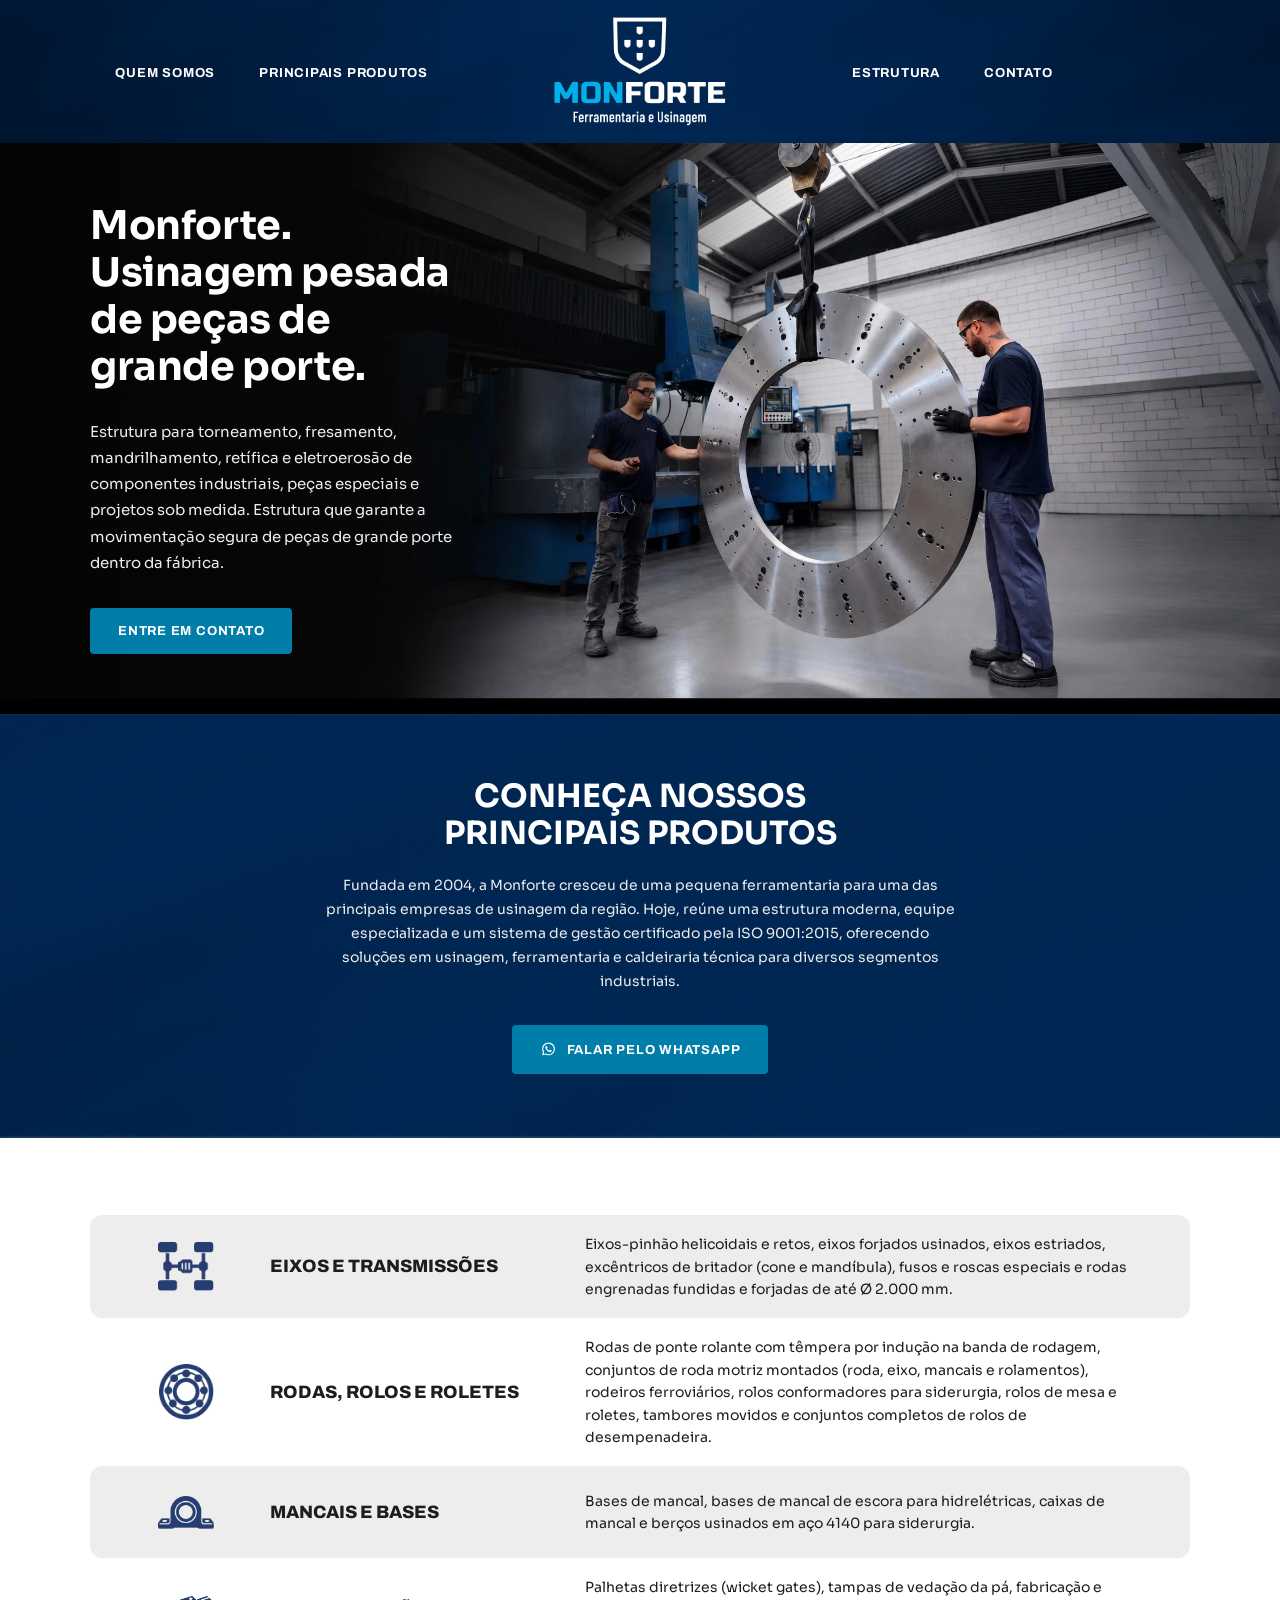
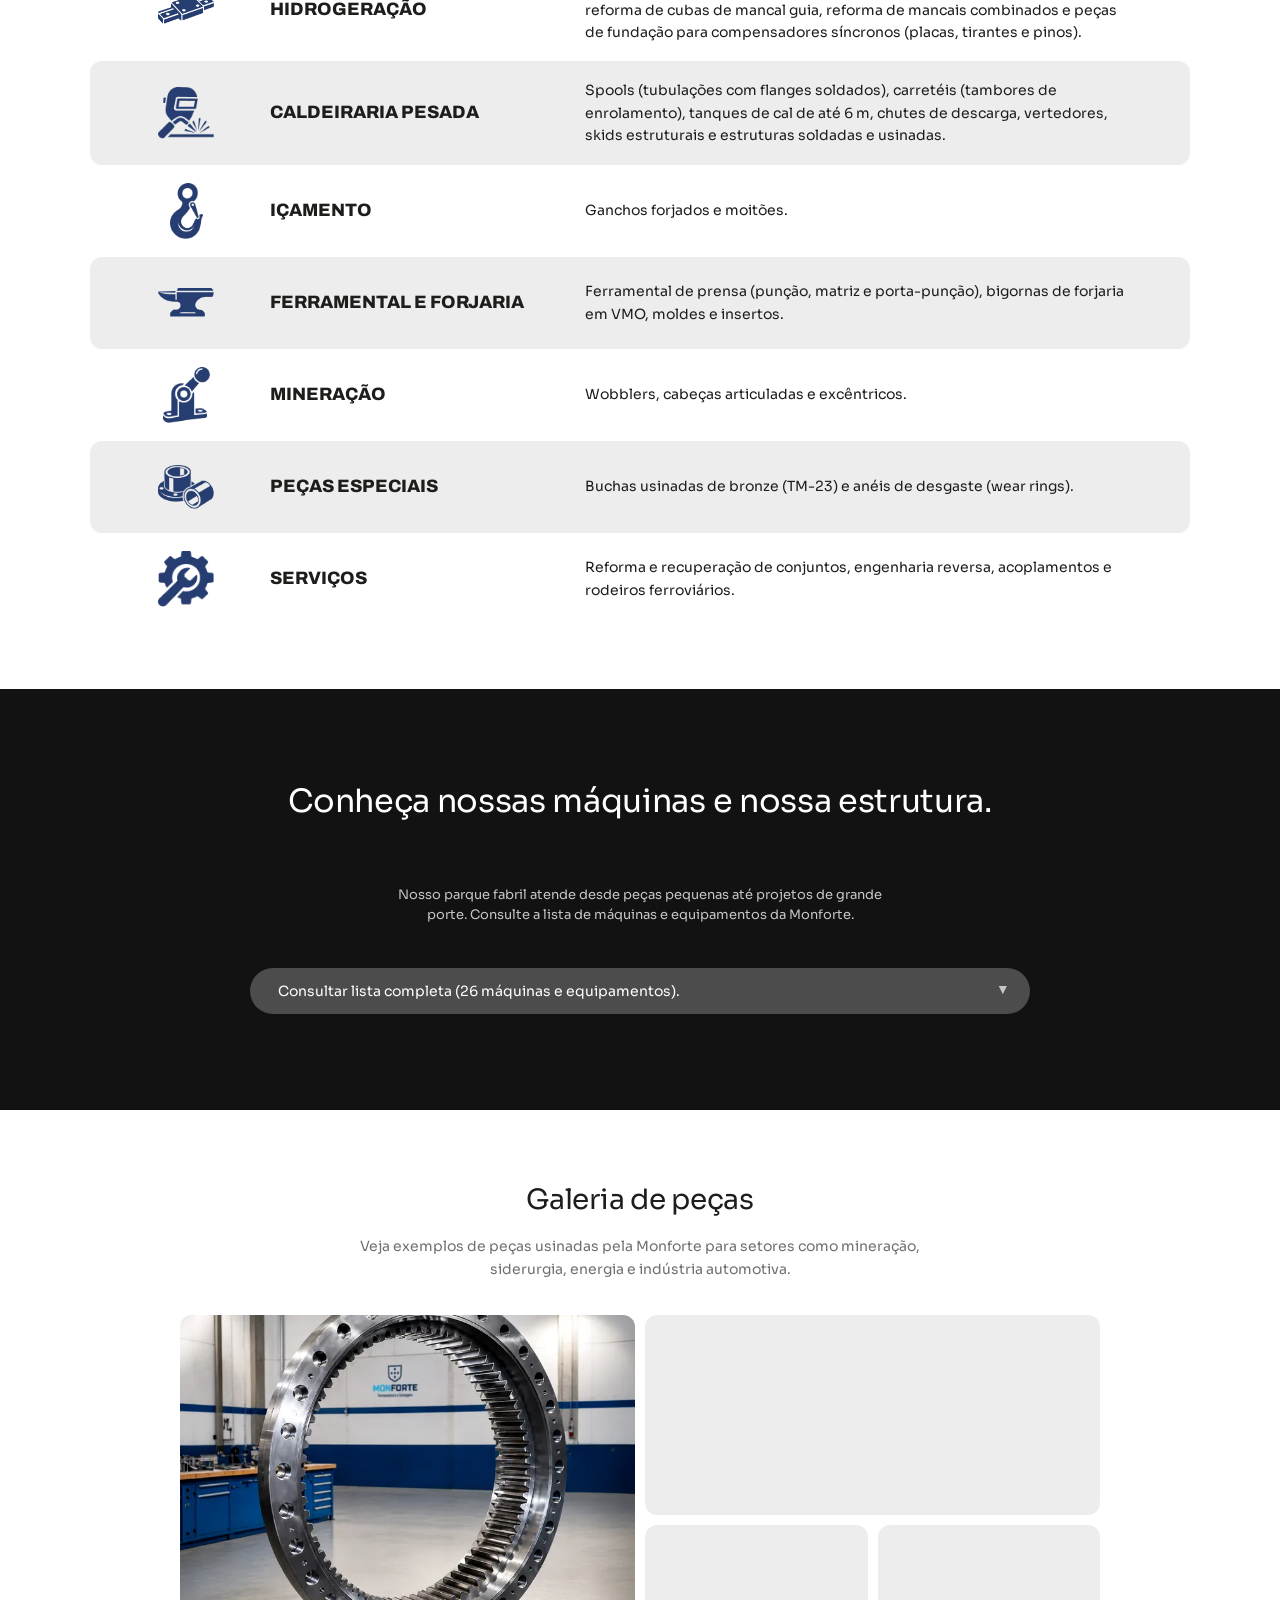
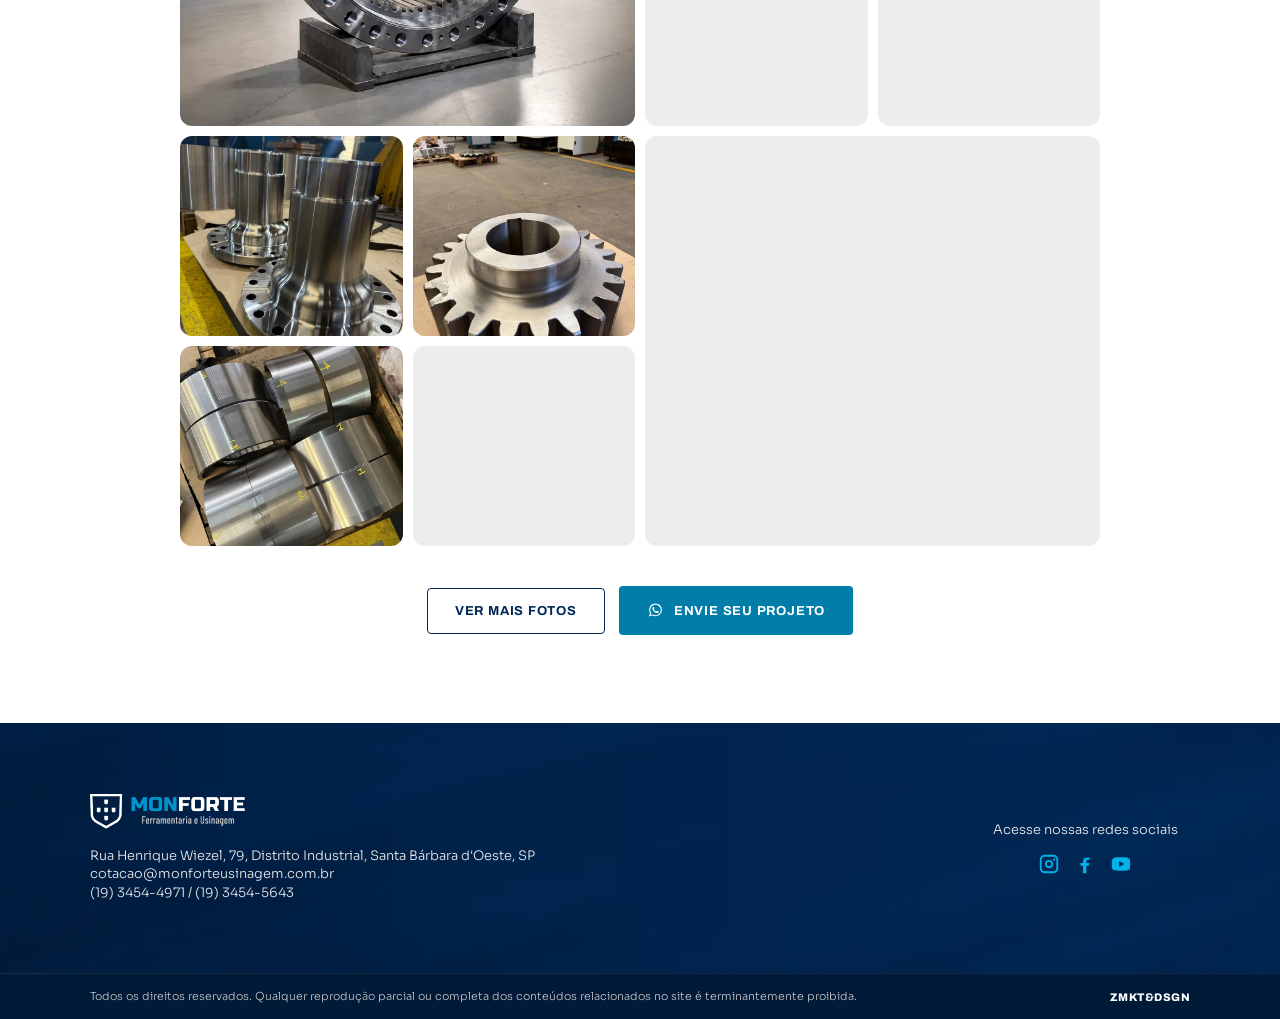
==== commit 8340b524: "Vincula Principais Produtos no menu da Monforte" ====
--- a/lp-servicos/index.html
+++ b/lp-servicos/index.html
@@ -33,7 +33,7 @@
       <nav class="main-nav" id="mainNav">
         <ul class="nav-list nav-list--left header-reveal" style="--reveal-delay:.5s">
           <li><a href="#quem-somos">Quem Somos</a></li>
-          <li><a href="#servicos">Serviços</a></li>
+          <li><a href="#servicos">Principais Produtos</a></li>
         </ul>
 
         <ul class="nav-list nav-list--right header-reveal" style="--reveal-delay:.5s">
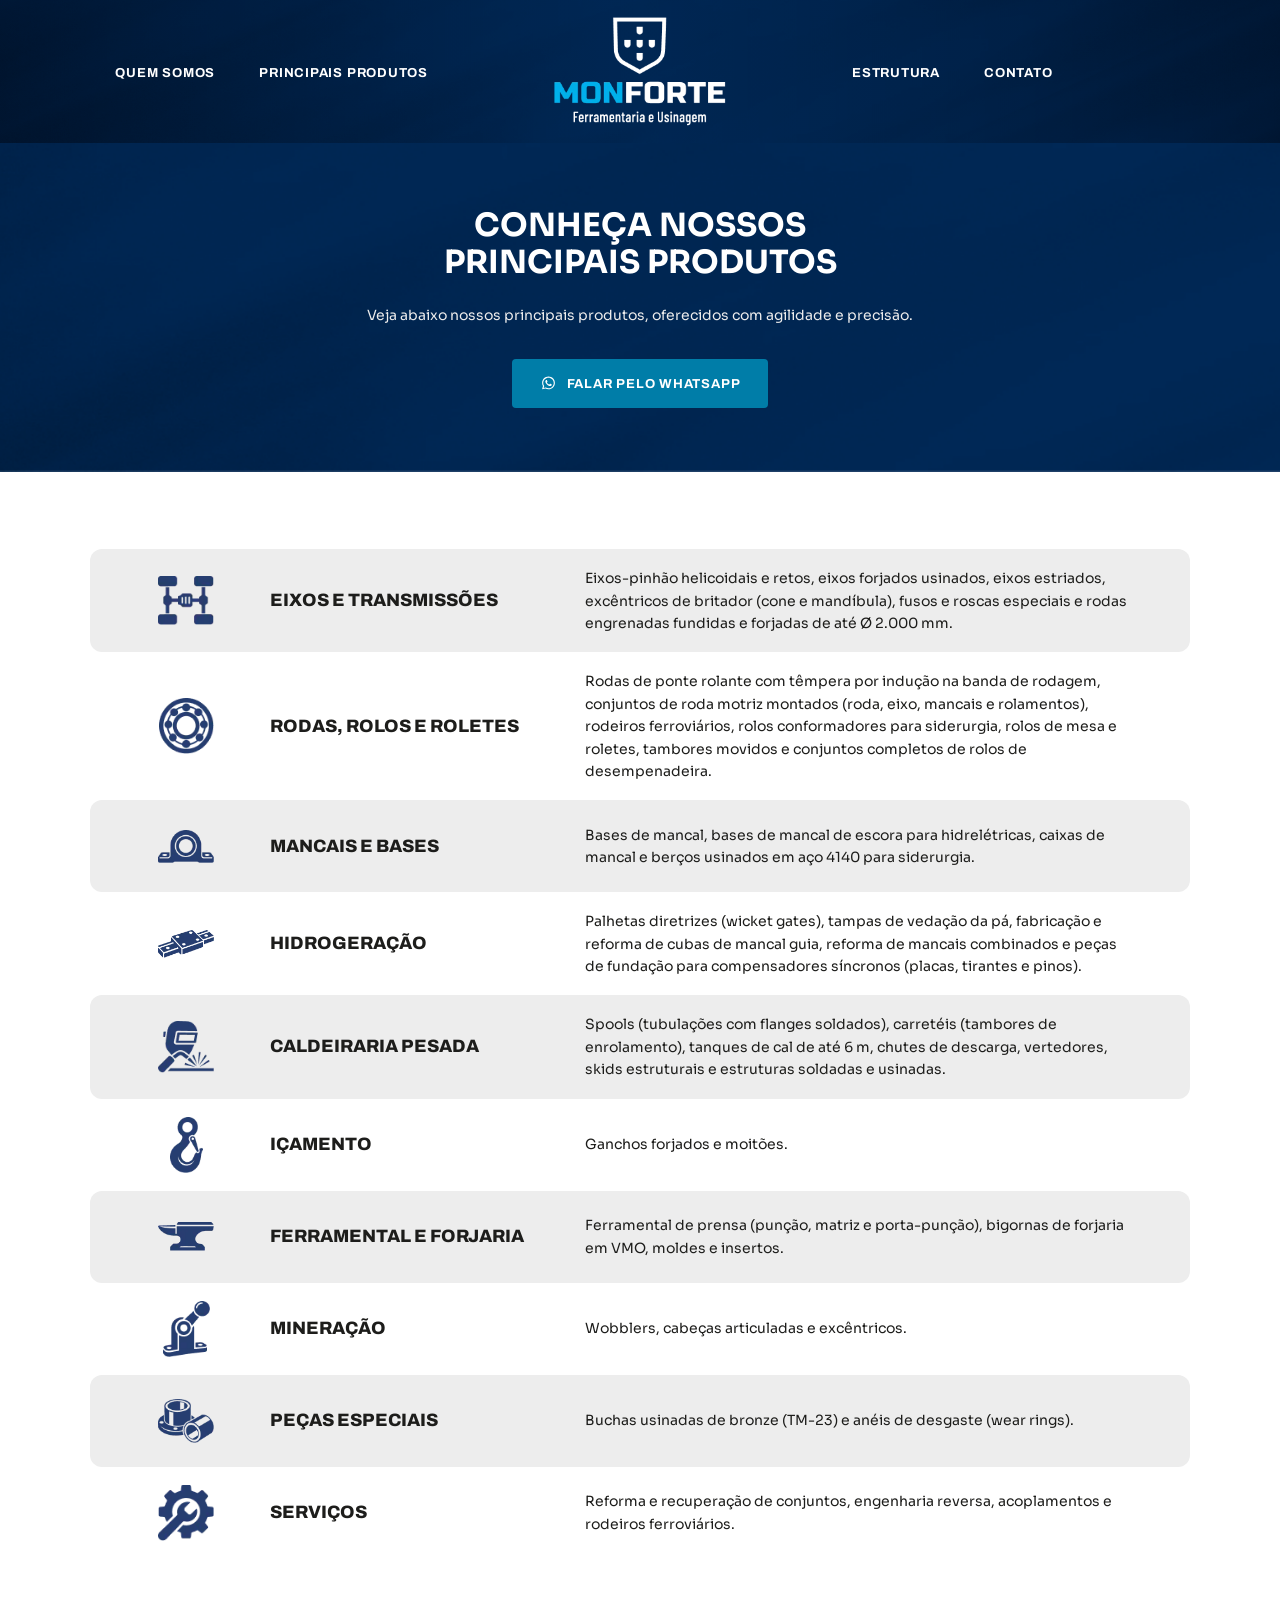
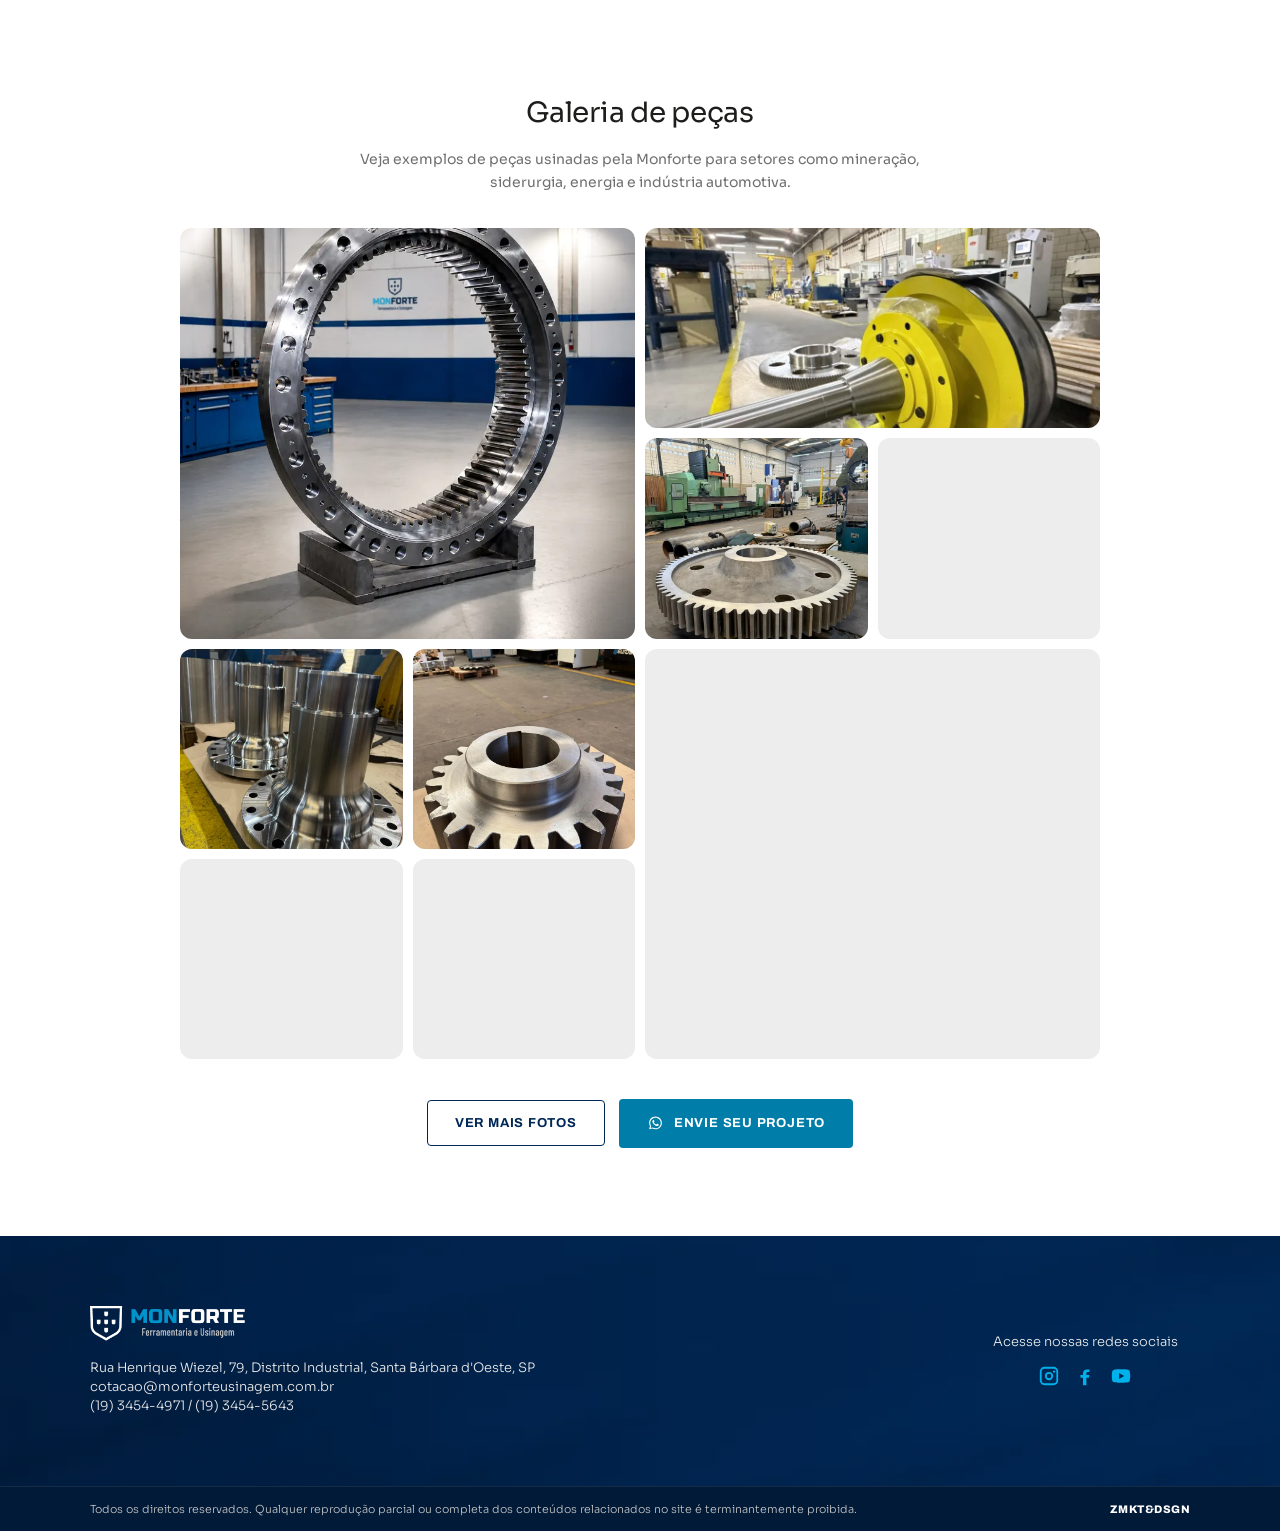
==== commit 1535c115: "Aplica revisão do cliente na página de produtos" ====
--- a/lp-servicos/index.html
+++ b/lp-servicos/index.html
@@ -14,7 +14,7 @@
     href="https://fonts.googleapis.com/css2?family=Archivo:wght@400;500;600;700;800&family=Public+Sans:wght@400;500;600;700&family=Montserrat:wght@400;500;600;700&family=Sora:wght@300;400;500;600;700&display=swap"
     rel="stylesheet">
   <link rel="stylesheet" href="../assets/css/style.css?id=1.0.7">
-  <link rel="stylesheet" href="servicos.css">
+  <link rel="stylesheet" href="servicos.css?v=2">
 </head>
 <body class="services-page">
   <header class="site-header" id="siteHeader">
@@ -26,18 +26,18 @@
         <span></span>
       </button>
 
-      <a href="#hero" class="logo">
+      <a href="#main-content" class="logo">
         <img src="../assets/img/logo.webp" alt="Logotipo da Monforte Ferramentaria e Usinagem">
       </a>
 
       <nav class="main-nav" id="mainNav">
         <ul class="nav-list nav-list--left header-reveal" style="--reveal-delay:.5s">
-          <li><a href="#quem-somos">Quem Somos</a></li>
+          <li><a href="../#quem-somos">Quem Somos</a></li>
           <li><a href="#servicos">Principais Produtos</a></li>
         </ul>
 
         <ul class="nav-list nav-list--right header-reveal" style="--reveal-delay:.5s">
-          <li><a href="#maquinas">Estrutura</a></li>
+          <li><a href="../#estrutura">Estrutura</a></li>
           <li><a href="#contato">Contato</a></li>
         </ul>
       </nav>
@@ -46,39 +46,11 @@
   </header>
 
   <main id="main-content">
-    <section class="hero" id="hero">
-      <div class="hero-media">
-        <img src="assets/img/abertura.webp" alt="Equipe da Monforte movimentando uma peça usinada de grande porte"
-          class="hero-img" width="2560" height="1100" fetchpriority="high">
-        <div class="hero-overlay"></div>
-      </div>
-
-      <div class="hero-content">
+    <section class="products" aria-labelledby="products-title">
+      <div class="products-intro">
         <div class="container">
-          <div class="hero-text">
-            <h1 class="hero-title">
-              <span class="line"><span>Monforte.</span></span>
-              <span class="line"><span>Usinagem pesada</span></span>
-              <span class="line"><span>de peças de</span></span>
-              <span class="line"><span>grande porte.</span></span>
-            </h1>
-            <p class="hero-desc reveal">
-              Estrutura para torneamento, fresamento, mandrilhamento, retífica e eletroerosão de componentes
-              industriais, peças especiais e projetos sob medida. Estrutura que garante a movimentação segura de peças
-              de grande porte dentro da fábrica.
-            </p>
-            <a href="https://wa.me/5519996552577?text=Ol%C3%A1!%20Acessei%20a%20p%C3%A1gina%20de%20servi%C3%A7os%20da%20Monforte%20e%20gostaria%20de%20solicitar%20um%20or%C3%A7amento."
-              target="_blank" rel="noopener" class="btn btn-primary reveal">Entre em contato</a>
-          </div>
-        </div>
-      </div>
-    </section>
-
-    <section class="products" aria-labelledby="products-title">
-      <div class="products-intro" id="quem-somos">
-        <div class="container">
-          <h2 id="products-title">Conheça nossos<br> principais produtos</h2>
-          <p>Fundada em 2004, a Monforte cresceu de uma pequena ferramentaria para uma das principais empresas de usinagem da região. Hoje, reúne uma estrutura moderna, equipe especializada e um sistema de gestão certificado pela ISO 9001:2015, oferecendo soluções em usinagem, ferramentaria e caldeiraria técnica para diversos segmentos industriais.</p>
+          <h1 id="products-title">Conheça nossos<br> principais produtos</h1>
+          <p>Veja abaixo nossos principais produtos, oferecidos com agilidade e precisão.</p>
           <a href="https://wa.me/5519996552577?text=Ol%C3%A1!%20Acessei%20a%20p%C3%A1gina%20de%20servi%C3%A7os%20da%20Monforte%20e%20gostaria%20de%20solicitar%20um%20or%C3%A7amento."
             target="_blank" rel="noopener" class="btn btn-whatsapp">
             <svg viewBox="0 0 32 32" fill="currentColor" aria-hidden="true">
@@ -142,73 +114,6 @@
             <p>Reforma e recuperação de conjuntos, engenharia reversa, acoplamentos e rodeiros ferroviários.</p>
           </li>
         </ul>
-      </div>
-    </section>
-
-    <section class="machines" id="maquinas" aria-labelledby="machines-title">
-      <div class="container">
-        <div class="machines-inner reveal-onscroll" style="--delay:0s">
-          <h2 class="section-title machines-title" id="machines-title">Conheça nossas máquinas e nossa estrutura.</h2>
-          <p class="machines-intro">
-            Nosso parque fabril atende desde peças pequenas até projetos de grande porte. Consulte a lista de máquinas e equipamentos da Monforte.
-          </p>
-
-          <div class="machines-list-wrap">
-            <button class="machines-list-toggle" id="machinesListToggle" type="button" aria-expanded="false"
-              aria-controls="machinesListPanel">
-              <span>Consultar lista completa (26 máquinas e equipamentos).</span>
-              <span class="machines-list-arrow" aria-hidden="true">&#9650;</span>
-            </button>
-
-            <div class="machines-list-panel" id="machinesListPanel" hidden>
-              <div class="machines-table-scroll">
-                <table class="machines-table">
-                  <caption class="sr-only">Lista de máquinas e equipamentos da Monforte</caption>
-                  <thead>
-                    <tr>
-                      <th scope="col">Máquina</th>
-                      <th scope="col">Modelo</th>
-                      <th scope="col">Curso</th>
-                      <th scope="col">Qtd.</th>
-                    </tr>
-                  </thead>
-                  <tbody>
-                    <tr><td>Tridimensional</td><td>Mitutoyo Crista</td><td>X 1000 Y 500 Z 500</td><td>1</td></tr>
-                    <tr><td>Torno CNC</td><td>Romi Centur 35</td><td>Ø 350 x 1500</td><td>1</td></tr>
-                    <tr><td>Torno CNC</td><td>Index GU 1000</td><td>Ø 500 x 1000</td><td>1</td></tr>
-                    <tr><td>Torno CNC</td><td>Romi G 550</td><td>Ø 700 x 1500</td><td>1</td></tr>
-                    <tr><td>Torno CNC Multiplic</td><td>Romi Centur 35</td><td>Ø 350 x 1000</td><td>1</td></tr>
-                    <tr><td>Torno CNC Centur 45</td><td>Romi</td><td>Ø 900 x 4000</td><td>1</td></tr>
-                    <tr><td>Torno CNC vertical</td><td>Bullard 66&quot;</td><td>Ø 2000 x 1650</td><td>1</td></tr>
-                    <tr><td>Torno vertical VCN 100</td><td>Romi</td><td>Ø 1400 x 800</td><td>1</td></tr>
-                    <tr><td>Torno horizontal</td><td>Nardini LS</td><td>Ø 1000 x 5000</td><td>1</td></tr>
-                    <tr><td>Torno convencional</td><td>SD 40B</td><td>Ø 800 x 2500</td><td>1</td></tr>
-                    <tr><td>Torno convencional</td><td>SD 40B</td><td>Ø 800 x 1500</td><td>1</td></tr>
-                    <tr><td>Centro de usinagem vertical</td><td>Romi D1000</td><td>X 1000 Y 500 Z 500</td><td>1</td></tr>
-                    <tr><td>Centro de usinagem vertical</td><td>Romi 760 4 eixos</td><td>X 760 Y 400 Z 400 W 0,001</td><td>2</td></tr>
-                    <tr><td>Centro de usinagem vertical</td><td>Romi D1250</td><td>X 1250 Y 700 Z 700</td><td>1</td></tr>
-                    <tr><td>Fresadora CNC</td><td>Damu</td><td>X 5000 Y 2000 Z 1000</td><td>1</td></tr>
-                    <tr><td>Centro de usinagem horizontal</td><td>Feeler H 400</td><td>X 800 Y 800 Z 800 W 0,001</td><td>1</td></tr>
-                    <tr><td>Centro de usinagem vert./horiz.</td><td>Zayer 30kf3000</td><td>3000 x 1500 x 1500, cabeçote Huron 360° com mesa giratória</td><td>1</td></tr>
-                    <tr><td>Centro de usinagem portal</td><td>Eurostec Neway CNC</td><td>X 2200 Y 1500 Z 800, BT50, 4° eixo + cabeçote angular 90°</td><td>1</td></tr>
-                    <tr><td>Mandrilhadora</td><td>Wotan B 75</td><td>X 1500 Y 1000 Z 1000</td><td>1</td></tr>
-                    <tr><td>Retífica plana</td><td>Blohm HFS 12</td><td>X 1400 Y 800 Z 500</td><td>1</td></tr>
-                    <tr><td>Eletroerosão a fio</td><td>Electrocut Novick AR-60</td><td>X 600 Y 400 Z 400, 5° eixo</td><td>1</td></tr>
-                    <tr><td>Eletroerosão a fio — 4 ton, 5 eixos</td><td>Eurostec</td><td>Ø 1200 x 1000 x 1000</td><td>1</td></tr>
-                    <tr><td>Eletroerosão por penetração</td><td>Eurostec EDM 350 NC</td><td>X 400 Y 350 Z 350</td><td>1</td></tr>
-                    <tr><td>Retífica cilíndrica</td><td>Toyoda</td><td>Ø 300 x 1300</td><td>1</td></tr>
-                    <tr><td>Ponte rolante</td><td>Villares</td><td>10 toneladas</td><td>1</td></tr>
-                  </tbody>
-                </table>
-              </div>
-              <p class="machines-note">Consulte as principais capacidades do parque fabril. A viabilidade final é
-                confirmada após a análise do desenho, material, dimensões e tolerâncias do projeto.</p>
-              <a class="machines-whatsapp"
-                href="https://wa.me/5519996552577?text=Ol%C3%A1!%20Preciso%20verificar%20se%20a%20Monforte%20atende%20a%20dimens%C3%A3o%20da%20minha%20pe%C3%A7a."
-                target="_blank" rel="noopener">Abrir WhatsApp para análise técnica <span aria-hidden="true">→</span></a>
-            </div>
-          </div>
-        </div>
       </div>
     </section>
 
@@ -333,7 +238,7 @@
   <footer class="site-footer" id="contato">
     <div class="container footer-inner">
       <div class="footer-info">
-        <a href="#hero" aria-label="Voltar ao início">
+        <a href="#main-content" aria-label="Voltar ao início">
           <img class="footer-logo" src="../assets/img/logo-rodape.webp"
             alt="Logotipo da Monforte Ferramentaria e Usinagem">
         </a>
--- a/assets/css/style.css
+++ b/assets/css/style.css
@@ -232,6 +232,15 @@
     .nav-list--left { justify-content: flex-end; margin-right: 212px; }
     .nav-list--right { justify-content: flex-start; margin-left: 212px; }
 
+    @media (min-width: 992px) {
+      .nav-list.nav-list--with-products {
+        min-width: 0;
+        flex-wrap: wrap;
+        column-gap: clamp(12px, 1.5vw, 24px);
+        row-gap: 10px;
+      }
+    }
+
     .nav-list a {
       font-family: var(--font-archivo);
       font-weight: 700;
--- a/lp-servicos/servicos.css
+++ b/lp-servicos/servicos.css
@@ -11,42 +11,14 @@
   height: clamp(92px, 8.5vw, 138px);
 }
 
-.services-page .hero {
-  margin-top: var(--header-height);
-  min-height: clamp(460px, 43vw, 740px);
-  scroll-margin-top: var(--header-height);
+.services-page main {
+  padding-top: var(--header-height);
 }
 
-.services-page .hero-media {
-  inset: 0;
-  height: 100%;
-}
-
-.services-page .hero-img {
-  animation: none;
-}
-
-.services-page .hero-content {
-  padding-top: 0;
-}
-
-.services-page .hero-title {
-  font-size: clamp(34px, 3.1vw, 49px);
-  font-weight: 700;
-}
-
-.services-page .hero-desc {
-  max-width: 365px;
-  font-weight: 400;
-  color: var(--color-gray-100);
-}
-
-.services-page .btn-primary,
 .services-page .btn-whatsapp {
   background-color: #007da8;
 }
 
-.services-page .btn-primary:hover,
 .services-page .btn-whatsapp:hover {
   background-color: var(--color-blue-600);
 }
@@ -58,7 +30,7 @@
   background: var(--color-blue-900) url('../assets/img/fundo-menu.webp') center / cover;
 }
 
-.products-intro h2 {
+.products-intro h1 {
   font-size: clamp(24px, 2.5vw, 37px);
   line-height: 1.16;
   text-transform: uppercase;
@@ -108,33 +80,6 @@
   line-height: 1.6;
 }
 
-.services-page .machines {
-  background-color: #121212;
-}
-
-.services-page .machines-title {
-  color: var(--color-white);
-}
-
-.services-page .machines-intro {
-  color: var(--color-gray-300);
-  font-weight: 400;
-}
-
-.services-page .machines-list-toggle {
-  background-color: #4c4c4c;
-  color: var(--color-white);
-  font-weight: 400;
-}
-
-.services-page .machines-list-toggle:hover {
-  background-color: #575756;
-}
-
-.services-page .machines-list-arrow {
-  color: var(--color-gray-300);
-}
-
 .services-page .gallery > .container {
   max-width: 1000px;
 }
@@ -164,18 +109,6 @@
   .services-page .main-nav:not(.open) {
     visibility: hidden;
   }
-
-  .services-page .hero {
-    min-height: 500px;
-  }
-
-  .services-page .hero-img {
-    object-position: 65% center;
-  }
-
-  .services-page .hero-overlay {
-    background: linear-gradient(90deg, rgb(0 0 0 / 85%), rgb(0 0 0 / 44%) 65%, rgb(0 0 0 / 15%));
-  }
 }
 
 @media (max-width: 600px) {
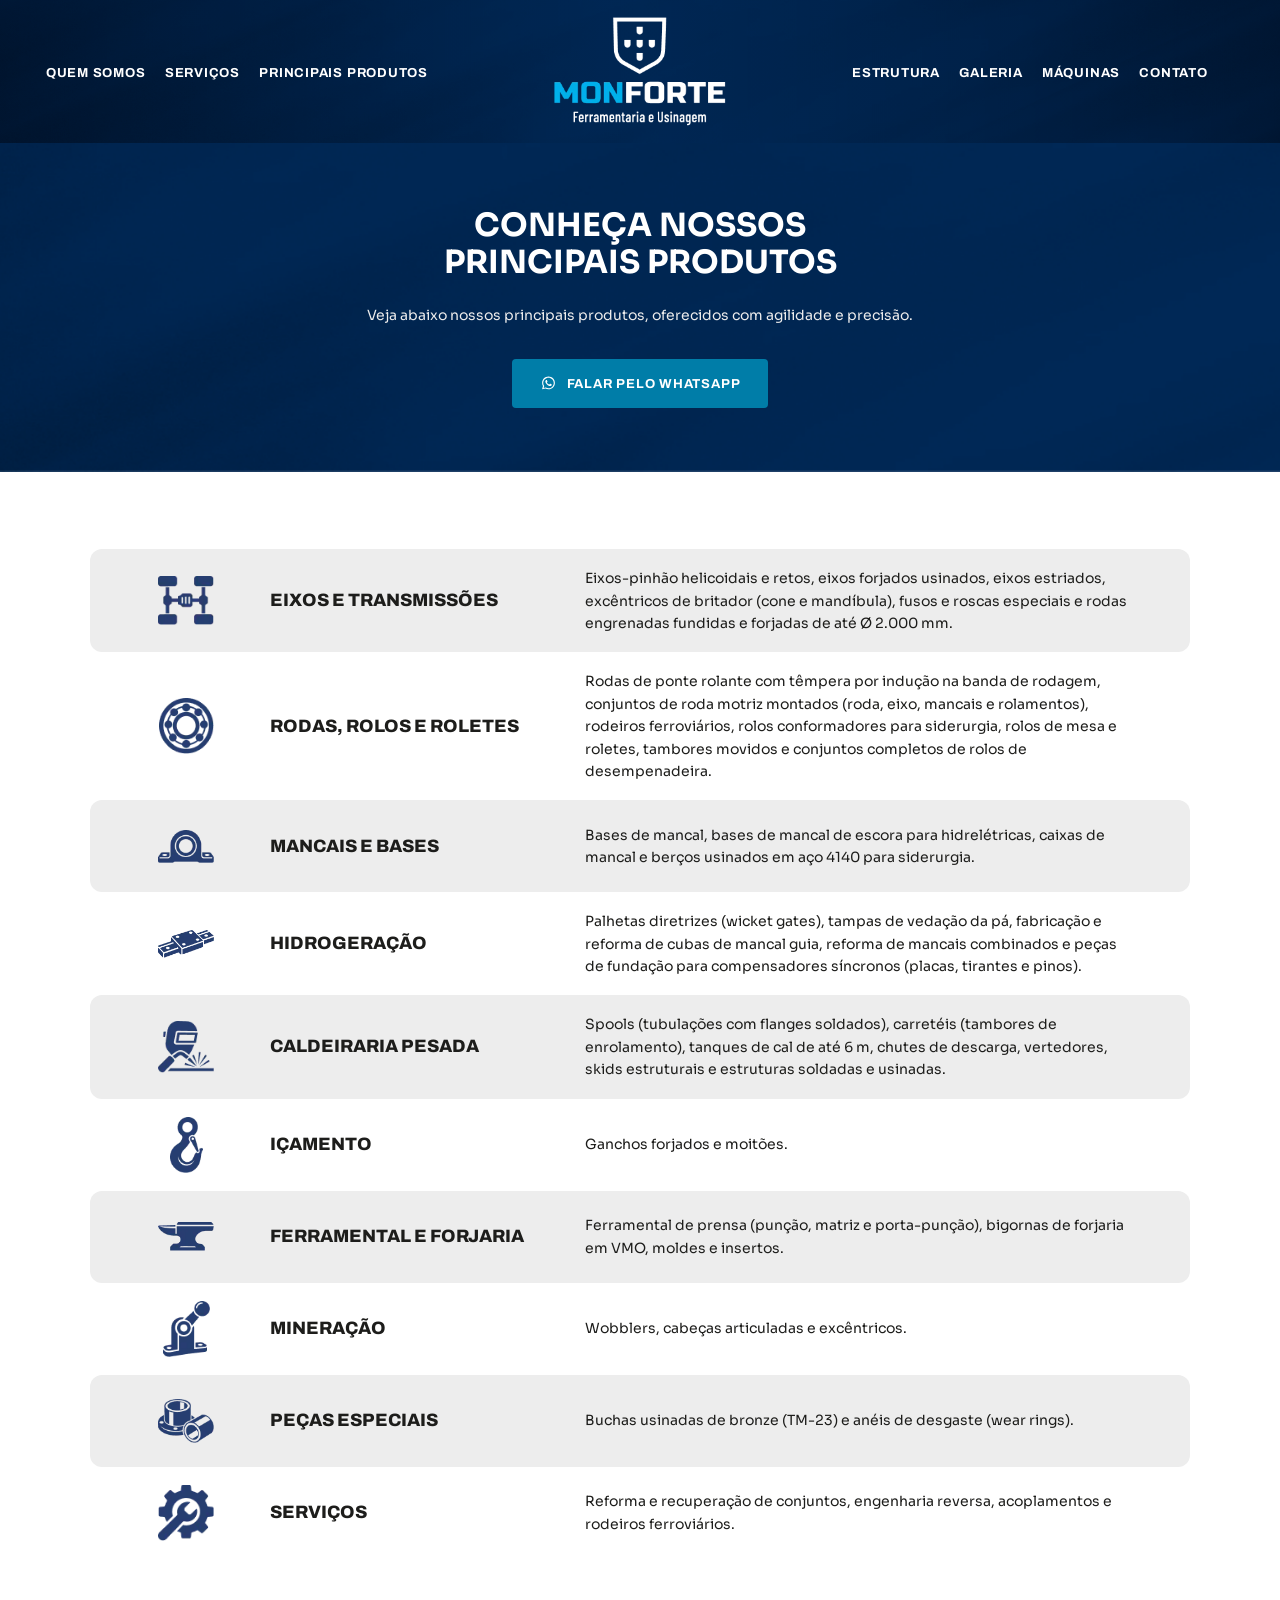
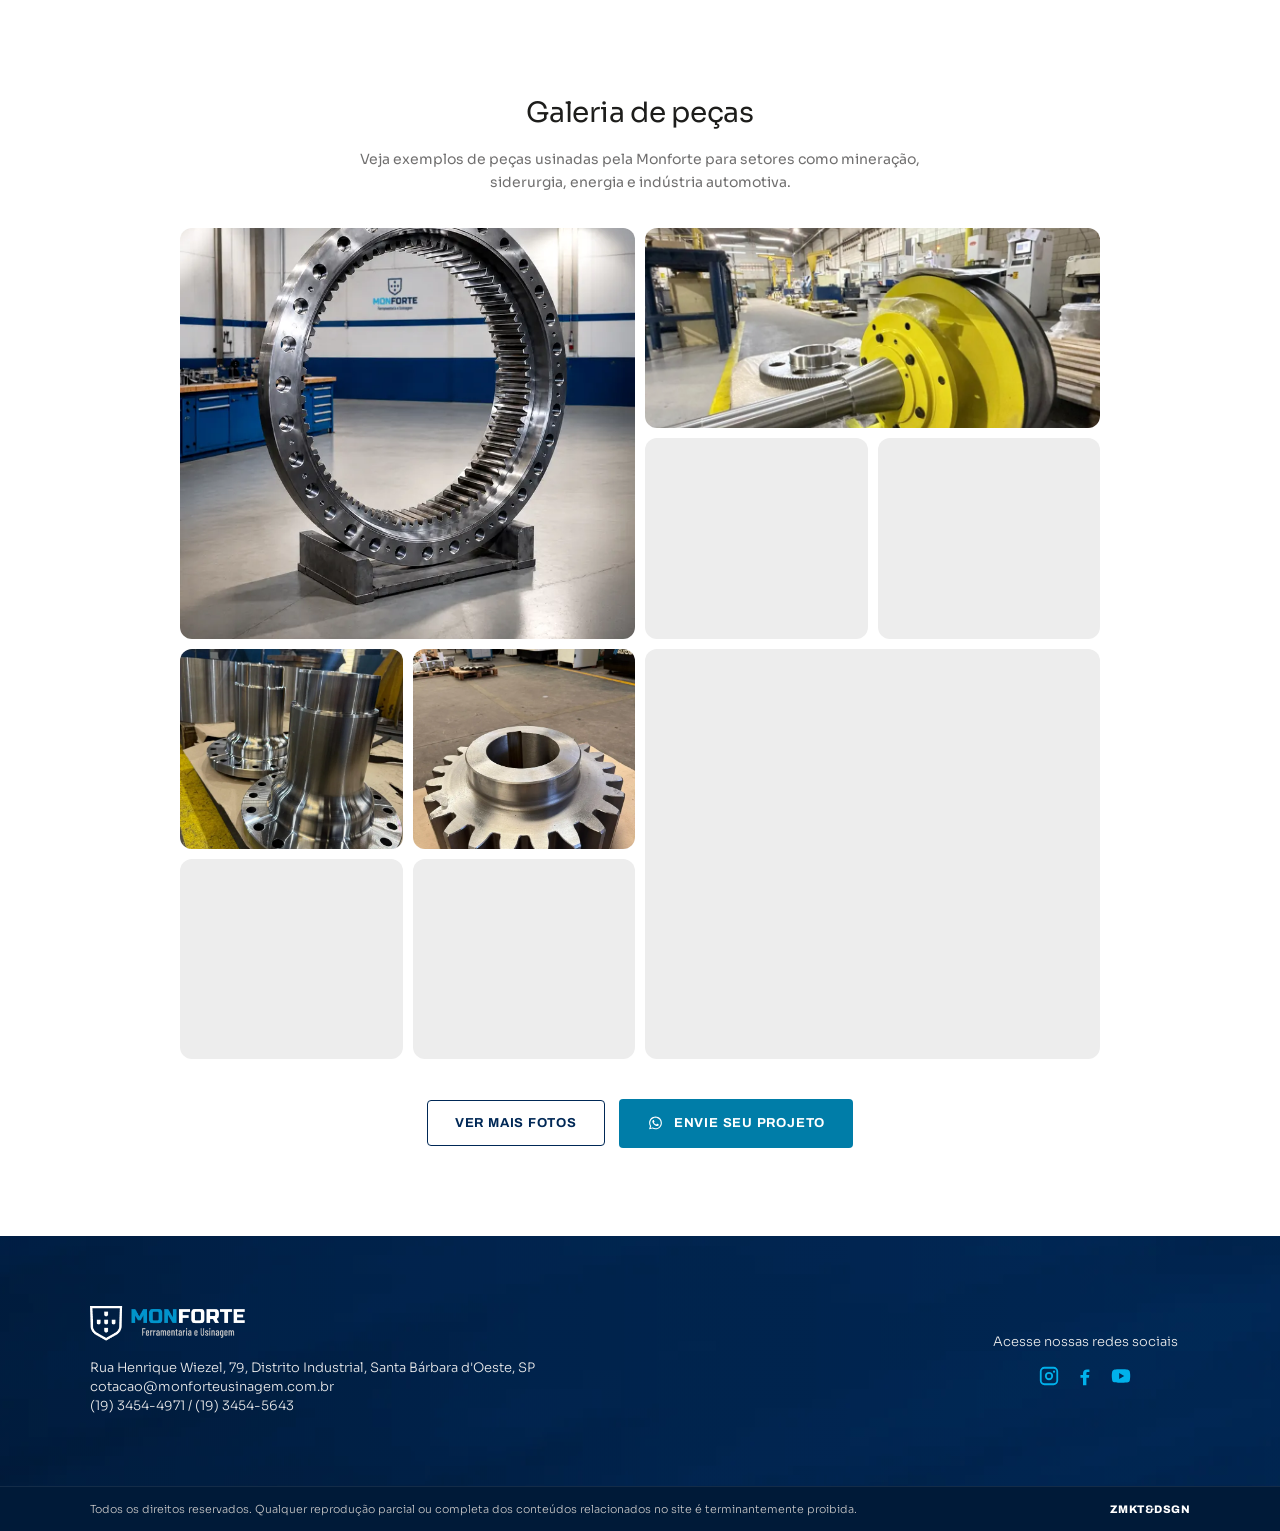
==== commit 4b7dc685: "Uniformiza o menu das páginas da Monforte" ====
--- a/lp-servicos/index.html
+++ b/lp-servicos/index.html
@@ -13,7 +13,7 @@
   <link
     href="https://fonts.googleapis.com/css2?family=Archivo:wght@400;500;600;700;800&family=Public+Sans:wght@400;500;600;700&family=Montserrat:wght@400;500;600;700&family=Sora:wght@300;400;500;600;700&display=swap"
     rel="stylesheet">
-  <link rel="stylesheet" href="../assets/css/style.css?id=1.0.7">
+  <link rel="stylesheet" href="../assets/css/style.css?id=1.0.9">
   <link rel="stylesheet" href="servicos.css?v=2">
 </head>
 <body class="services-page">
@@ -26,19 +26,22 @@
         <span></span>
       </button>
 
-      <a href="#main-content" class="logo">
+      <a href="../" class="logo">
         <img src="../assets/img/logo.webp" alt="Logotipo da Monforte Ferramentaria e Usinagem">
       </a>
 
       <nav class="main-nav" id="mainNav">
-        <ul class="nav-list nav-list--left header-reveal" style="--reveal-delay:.5s">
+        <ul class="nav-list nav-list--left nav-list--with-products header-reveal" style="--reveal-delay:.5s">
           <li><a href="../#quem-somos">Quem Somos</a></li>
-          <li><a href="#servicos">Principais Produtos</a></li>
+          <li><a href="../#servicos">Serviços</a></li>
+          <li><a href="./" aria-current="page">Principais Produtos</a></li>
         </ul>
 
-        <ul class="nav-list nav-list--right header-reveal" style="--reveal-delay:.5s">
+        <ul class="nav-list nav-list--right nav-list--with-products header-reveal" style="--reveal-delay:.5s">
           <li><a href="../#estrutura">Estrutura</a></li>
-          <li><a href="#contato">Contato</a></li>
+          <li><a href="../#galeria">Galeria</a></li>
+          <li><a href="../#maquinas">Máquinas</a></li>
+          <li><a href="../#contato">Contato</a></li>
         </ul>
       </nav>
 
